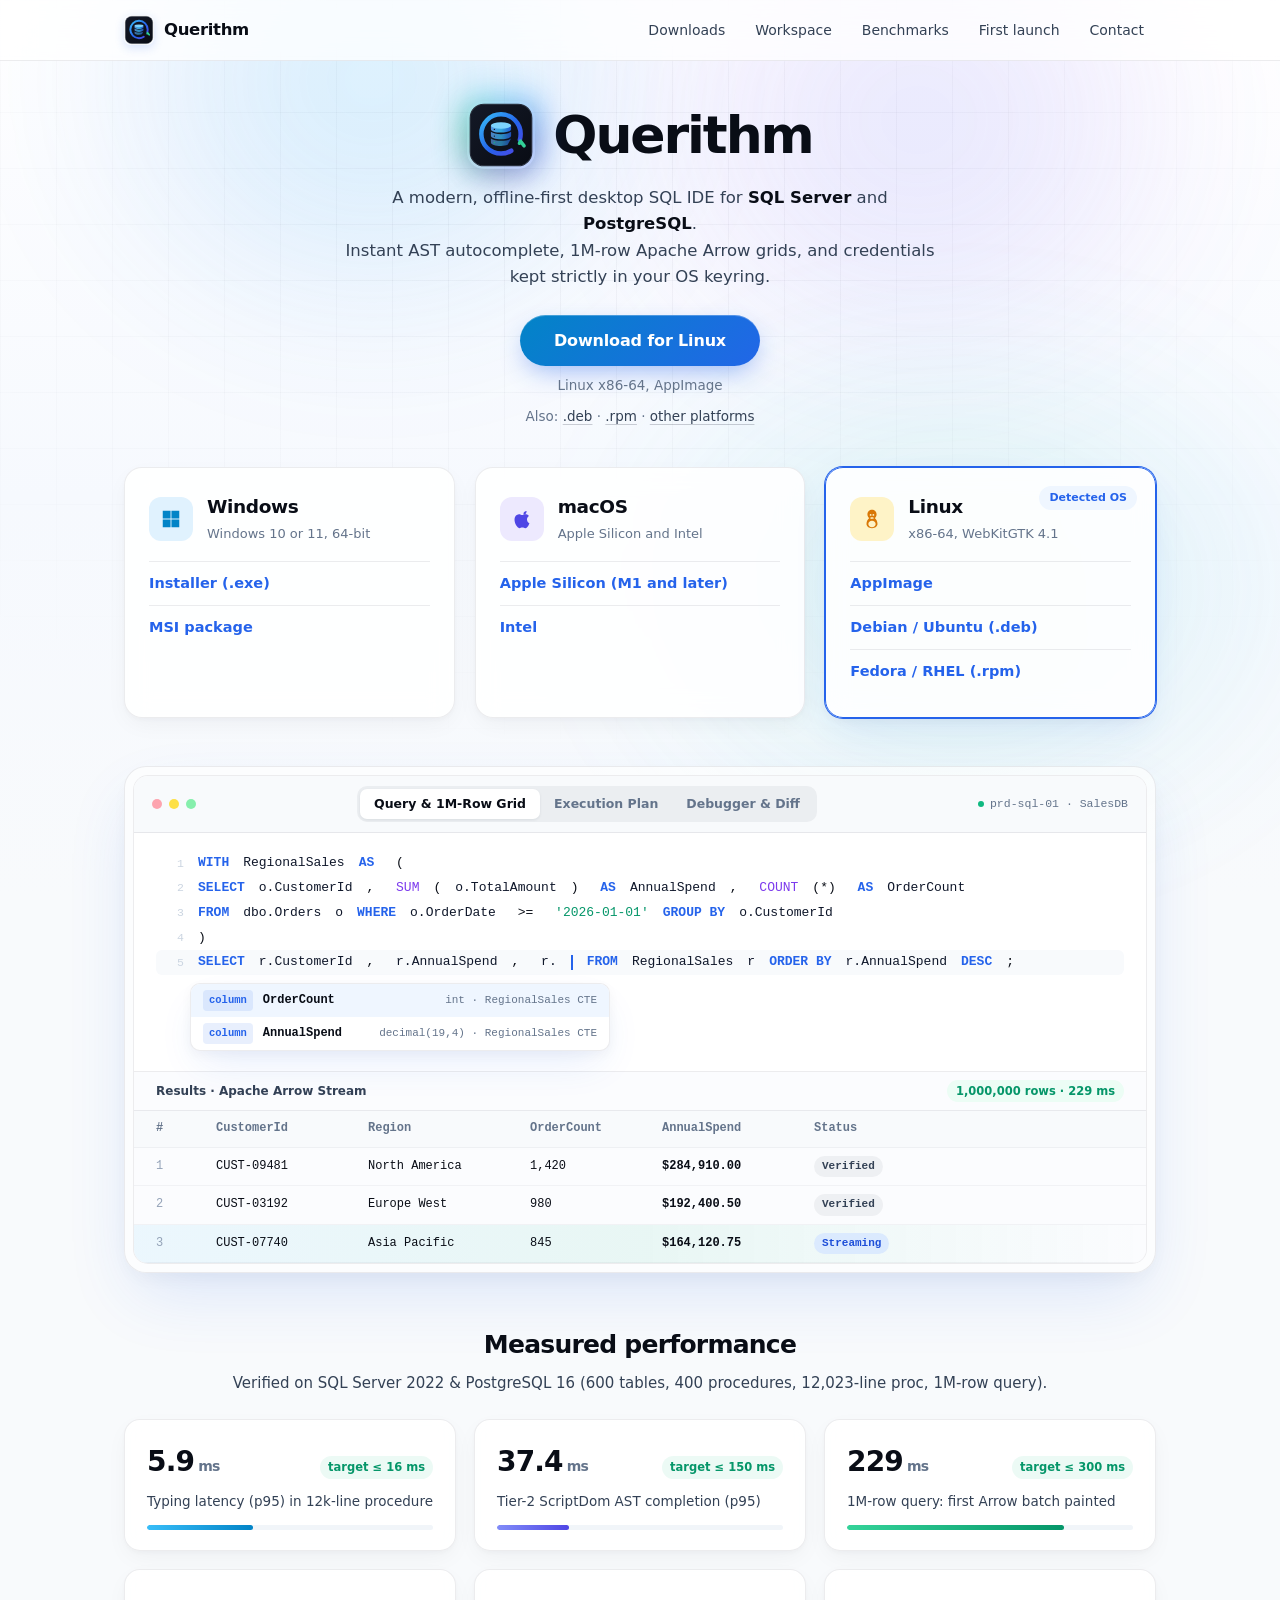
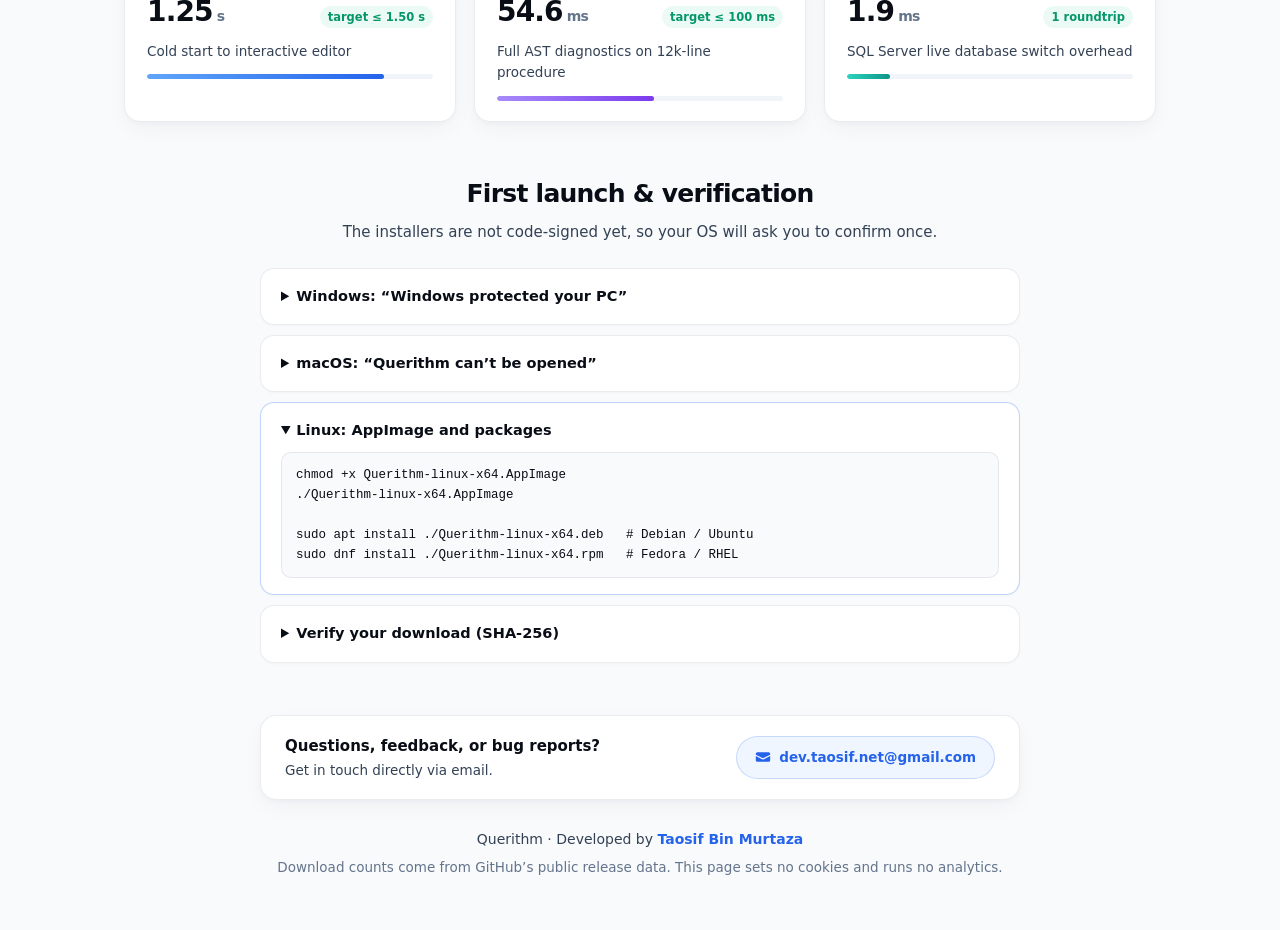
==== index.html @ a00c9b8d "refactor: remove unused top-link styles and HTML element" ====
<!doctype html>
<html lang="en">
<head>
  <meta charset="utf-8">
  <meta name="viewport" content="width=device-width, initial-scale=1">
  <meta http-equiv="Content-Security-Policy" content="default-src 'none'; script-src 'self'; style-src 'self'; img-src 'self'; connect-src https://api.github.com; base-uri 'none'; form-action 'none'">
  <meta name="referrer" content="no-referrer">
  <title>Querithm — Modern SQL IDE for SQL Server &amp; PostgreSQL</title>
  <meta name="description" content="Download Querithm, a desktop SQL IDE for SQL Server and PostgreSQL developed by Taosif Bin Murtaza, for Windows, macOS and Linux.">
  <link rel="icon" href="icon.svg" type="image/svg+xml">
  <link rel="apple-touch-icon" href="icon.png">
  <link rel="stylesheet" href="style.css">
  <script src="app.js" defer></script>
</head>
<body>
  <!-- Clean, Smooth Animated Light Background -->
  <div class="ambient-bg" aria-hidden="true">
    <div class="aura aura-1"></div>
    <div class="aura aura-2"></div>
    <div class="aura aura-3"></div>
    <div class="grid-plane"></div>
    <div class="beam beam-1"></div>
    <div class="beam beam-2"></div>
  </div>

  <header class="header-wrap">
    <nav class="top" aria-label="Main navigation">
      <a class="brand" href="./">
        <svg class="nav-logo" viewBox="0 0 512 512" width="30" height="30" aria-hidden="true">
          <defs>
            <linearGradient id="nbg" x1="0%" y1="0%" x2="100%" y2="100%">
              <stop offset="0%" stop-color="#141927"/>
              <stop offset="100%" stop-color="#090C14"/>
            </linearGradient>
            <linearGradient id="nring" x1="0%" y1="0%" x2="100%" y2="100%">
              <stop offset="0%" stop-color="#38BDF8"/>
              <stop offset="55%" stop-color="#2563EB"/>
              <stop offset="100%" stop-color="#4F46E5"/>
            </linearGradient>
            <linearGradient id="nplat" x1="0%" y1="0%" x2="100%" y2="0%">
              <stop offset="0%" stop-color="#60A5FA"/>
              <stop offset="50%" stop-color="#38BDF8"/>
              <stop offset="100%" stop-color="#2563EB"/>
            </linearGradient>
            <linearGradient id="npulse" x1="0%" y1="0%" x2="100%" y2="0%">
              <stop offset="0%" stop-color="#10B981"/>
              <stop offset="100%" stop-color="#34D399"/>
            </linearGradient>
          </defs>
          <rect width="464" height="464" x="24" y="24" rx="104" fill="url(#nbg)" stroke="#262B38" stroke-width="8"/>
          <path d="M398 292 C402 278 404 264 404 248 C404 166.3 337.7 100 256 100 C174.3 100 108 166.3 108 248 C108 329.7 174.3 396 256 396 C286 396 314 387 337.5 371.5" fill="none" stroke="url(#nring)" stroke-width="34" stroke-linecap="round"/>
          <path d="M180 184 V212 C180 227 214 238 256 238 C298 238 332 227 332 212 V184 Z" fill="url(#nplat)" opacity="0.88"/>
          <ellipse cx="256" cy="184" rx="76" ry="24" fill="#7DD3FC"/>
          <path d="M180 232 V262 C180 277 214 288 256 288 C298 288 332 277 332 262 V232 C316 244 288 250 256 250 C224 250 196 244 180 232 Z" fill="url(#nplat)" opacity="0.75"/>
          <path d="M180 282 V312 C180 327 214 338 256 338 C275 338 292 335 306 330 L332 282 C316 294 288 300 256 300 C224 300 196 294 180 282 Z" fill="url(#nplat)" opacity="0.6"/>
          <path class="pulse-path" d="M276 314 L318 314 L344 262 L374 366 L402 302 L430 338" fill="none" stroke="url(#npulse)" stroke-width="28" stroke-linecap="round" stroke-linejoin="round"/>
        </svg>
        <span class="brand-name">Querithm</span>
      </a>

      <div class="top-nav">
        <a class="nav-item" href="#platforms">Downloads</a>
        <a class="nav-item" href="#preview">Workspace</a>
        <a class="nav-item" href="#benchmarks">Benchmarks</a>
        <a class="nav-item" href="#install">First launch</a>
        <a class="nav-item" href="mailto:dev.taosif.net@gmail.com">Contact</a>
      </div>
    </nav>
  </header>

  <main>
    <!-- BALANCED, SPACIOUS HERO -->
    <section class="hero">
      <div class="hero-brand-row">
        <div class="logo-stage">
          <div class="logo-halo" aria-hidden="true"></div>
          <svg class="hero-icon" viewBox="0 0 512 512" width="68" height="68" role="img" aria-label="Querithm logo">
            <defs>
              <linearGradient id="bg" x1="0%" y1="0%" x2="100%" y2="100%">
                <stop offset="0%" stop-color="#141927"/>
                <stop offset="100%" stop-color="#090C14"/>
              </linearGradient>
              <linearGradient id="ring" x1="0%" y1="0%" x2="100%" y2="100%">
                <stop offset="0%" stop-color="#38BDF8"/>
                <stop offset="55%" stop-color="#2563EB"/>
                <stop offset="100%" stop-color="#4F46E5"/>
              </linearGradient>
              <linearGradient id="plat" x1="0%" y1="0%" x2="100%" y2="0%">
                <stop offset="0%" stop-color="#60A5FA"/>
                <stop offset="50%" stop-color="#38BDF8"/>
                <stop offset="100%" stop-color="#2563EB"/>
              </linearGradient>
              <linearGradient id="pulse" x1="0%" y1="0%" x2="100%" y2="0%">
                <stop offset="0%" stop-color="#10B981"/>
                <stop offset="100%" stop-color="#34D399"/>
              </linearGradient>
            </defs>
            <rect width="464" height="464" x="24" y="24" rx="104" fill="url(#bg)" stroke="#262B38" stroke-width="8"/>
            <path class="logo-ring-anim" d="M398 292 C402 278 404 264 404 248 C404 166.3 337.7 100 256 100 C174.3 100 108 166.3 108 248 C108 329.7 174.3 396 256 396 C286 396 314 387 337.5 371.5" fill="none" stroke="url(#ring)" stroke-width="34" stroke-linecap="round"/>
            <g class="db-tier-1">
              <path d="M180 184 V212 C180 227 214 238 256 238 C298 238 332 227 332 212 V184 Z" fill="url(#plat)" opacity="0.88"/>
              <ellipse cx="256" cy="184" rx="76" ry="24" fill="#7DD3FC"/>
              <circle cx="206" cy="214" r="5" fill="#0F1117"/>
            </g>
            <g class="db-tier-2">
              <path d="M180 232 V262 C180 277 214 288 256 288 C298 288 332 277 332 262 V232 C316 244 288 250 256 250 C224 250 196 244 180 232 Z" fill="url(#plat)" opacity="0.75"/>
              <circle cx="206" cy="264" r="5" fill="#0F1117"/>
            </g>
            <g class="db-tier-3">
              <path d="M180 282 V312 C180 327 214 338 256 338 C275 338 292 335 306 330 L332 282 C316 294 288 300 256 300 C224 300 196 294 180 282 Z" fill="url(#plat)" opacity="0.6"/>
              <circle class="led-dot" cx="206" cy="314" r="5" fill="#10B981"/>
            </g>
            <path class="pulse-path" d="M276 314 L318 314 L344 262 L374 366 L402 302 L430 338" fill="none" stroke="url(#pulse)" stroke-width="26" stroke-linecap="round" stroke-linejoin="round"/>
          </svg>
        </div>

        <h1>Querithm</h1>
      </div>

      <p class="tagline">
        A modern, offline-first desktop SQL IDE for <strong>SQL Server</strong> and <strong>PostgreSQL</strong>.<br>
        Instant AST autocomplete, 1M-row Apache Arrow grids, and credentials kept strictly in your OS keyring.
      </p>

      <div class="cta">
        <a id="primary" class="btn-primary" href="#platforms">Download</a>
        <p id="primary-meta" class="meta">Windows, macOS and Linux</p>
        <p id="primary-alt" class="meta" hidden></p>
      </div>

      <p id="notice" class="notice" hidden></p>
      <p id="stats" class="stats" hidden><strong id="stats-total"></strong> downloads</p>
    </section>

    <!-- PLATFORM DOWNLOADS (IMMEDIATELY ACCESSIBLE, SPACIOUS 3-COLUMN GRID) -->
    <section id="platforms" class="platforms-wrap" aria-label="All downloads">
      <div class="platforms">
        <article class="card" data-os="windows">
          <div class="card-top">
            <div class="os-badge os-win" aria-hidden="true">
              <svg class="os-svg" viewBox="0 0 24 24" width="22" height="22" fill="currentColor"><path d="M3 3h8.5v8.5H3V3zm9.5 0H21v8.5h-8.5V3zM3 12.5h8.5V21H3v-8.5zm9.5 0H21V21h-8.5v-8.5z"/></svg>
            </div>
            <div>
              <h2>Windows</h2>
              <p class="req">Windows 10 or 11, 64-bit</p>
            </div>
          </div>
          <ul>
            <li><a data-asset="Querithm-windows-x64-setup.exe" href="https://github.com/dev-taosif-net/querithm-releases/releases/latest/download/Querithm-windows-x64-setup.exe">Installer (.exe)</a><span class="size"></span></li>
            <li><a data-asset="Querithm-windows-x64.msi" href="https://github.com/dev-taosif-net/querithm-releases/releases/latest/download/Querithm-windows-x64.msi">MSI package</a><span class="size"></span></li>
          </ul>
          <p class="count" hidden></p>
        </article>

        <article class="card" data-os="macos">
          <div class="card-top">
            <div class="os-badge os-mac" aria-hidden="true">
              <svg class="os-svg" viewBox="0 0 24 24" width="22" height="22" fill="currentColor"><path d="M18.71 19.5c-.83 1.24-1.71 2.45-3.05 2.47-1.34.03-1.77-.79-3.29-.79-1.53 0-2 .77-3.27.82-1.31.05-2.3-1.32-3.14-2.53C4.25 17 2.94 12.45 4.7 9.39c.87-1.52 2.43-2.48 4.12-2.51 1.28-.02 2.5.87 3.29.87.78 0 2.26-1.07 3.81-.91.65.03 2.47.26 3.64 1.98-.09.06-2.17 1.28-2.15 3.81.03 3.02 2.65 4.03 2.68 4.04-.03.07-.42 1.44-1.38 2.83M15.96 6.33c.67-.81 1.12-1.94 1-3.08-.96.04-2.13.64-2.82 1.45-.61.7-.15 1.86-.99 2.98 1.08.08 2.14-.54 2.81-1.35"/></svg>
            </div>
            <div>
              <h2>macOS</h2>
              <p class="req">Apple Silicon and Intel</p>
            </div>
          </div>
          <ul>
            <li><a data-asset="Querithm-macos-arm64.dmg" href="https://github.com/dev-taosif-net/querithm-releases/releases/latest/download/Querithm-macos-arm64.dmg">Apple Silicon (M1 and later)</a><span class="size"></span></li>
            <li><a data-asset="Querithm-macos-x64.dmg" href="https://github.com/dev-taosif-net/querithm-releases/releases/latest/download/Querithm-macos-x64.dmg">Intel</a><span class="size"></span></li>
          </ul>
          <p class="count" hidden></p>
        </article>

        <article class="card" data-os="linux">
          <div class="card-top">
            <div class="os-badge os-linux" aria-hidden="true">
              <svg class="os-svg" viewBox="0 0 24 24" width="22" height="22" fill="currentColor"><path d="M12 2C9.24 2 7 4.24 7 7c0 1.65.79 3.11 2.02 4.03C7.17 12.44 6 14.84 6 17.5 6 20 8.5 22 12 22s6-2 6-4.5c0-2.66-1.17-5.06-3.02-6.47C16.21 10.11 17 8.65 17 7c0-2.76-2.24-5-5-5zm-1.5 4.5a1 1 0 1 1 0 2 1 1 0 0 1 0-2zm3 0a1 1 0 1 1 0 2 1 1 0 0 1 0-2zM12 10c1.1 0 2 .45 2 1s-.9 1-2 1-2-.45-2-1 .9-1 2-1zm0 4c2.21 0 4 1.57 4 3.5S14.21 21 12 21s-4-1.57-4-3.5S9.79 14 12 14z"/></svg>
            </div>
            <div>
              <h2>Linux</h2>
              <p class="req">x86-64, WebKitGTK 4.1</p>
            </div>
          </div>
          <ul>
            <li><a data-asset="Querithm-linux-x64.AppImage" href="https://github.com/dev-taosif-net/querithm-releases/releases/latest/download/Querithm-linux-x64.AppImage">AppImage</a><span class="size"></span></li>
            <li><a data-asset="Querithm-linux-x64.deb" href="https://github.com/dev-taosif-net/querithm-releases/releases/latest/download/Querithm-linux-x64.deb">Debian / Ubuntu (.deb)</a><span class="size"></span></li>
            <li><a data-asset="Querithm-linux-x64.rpm" href="https://github.com/dev-taosif-net/querithm-releases/releases/latest/download/Querithm-linux-x64.rpm">Fedora / RHEL (.rpm)</a><span class="size"></span></li>
          </ul>
          <p class="count" hidden></p>
        </article>
      </div>
    </section>

    <!-- SPACIOUS FULL-WIDTH WORKSPACE PREVIEW -->
    <section id="preview" class="preview-section" aria-label="Querithm workspace preview">
      <div class="preview-shell">
        <div class="window-frame">
          <div class="window-bar">
            <div class="traffic-lights" aria-hidden="true">
              <span></span><span></span><span></span>
            </div>
            <div class="segmented-tabs" role="tablist" aria-label="Workspace view">
              <button type="button" class="seg-btn active" role="tab" aria-selected="true" data-tab="query">Query &amp; 1M-Row Grid</button>
              <button type="button" class="seg-btn" role="tab" aria-selected="false" data-tab="plan">Execution Plan</button>
              <button type="button" class="seg-btn" role="tab" aria-selected="false" data-tab="debug">Debugger &amp; Diff</button>
            </div>
            <div class="conn-indicator">
              <span class="conn-dot"></span>
              <span>prd-sql-01 · SalesDB</span>
            </div>
          </div>

          <!-- View 1: Query & Grid -->
          <div class="window-body active" data-pane="query">
            <div class="editor-area">
              <div class="code-line"><span class="ln">1</span><span class="kw">WITH</span> <span class="id">RegionalSales</span> <span class="kw">AS</span> (</div>
              <div class="code-line"><span class="ln">2</span>  <span class="kw">SELECT</span> <span class="id">o.CustomerId</span>, <span class="fn">SUM</span>(<span class="id">o.TotalAmount</span>) <span class="kw">AS</span> <span class="id">AnnualSpend</span>, <span class="fn">COUNT</span>(*) <span class="kw">AS</span> <span class="id">OrderCount</span></div>
              <div class="code-line"><span class="ln">3</span>  <span class="kw">FROM</span> <span class="id">dbo.Orders</span> <span class="id">o</span> <span class="kw">WHERE</span> <span class="id">o.OrderDate</span> &gt;= <span class="str">'2026-01-01'</span> <span class="kw">GROUP BY</span> <span class="id">o.CustomerId</span></div>
              <div class="code-line"><span class="ln">4</span>)</div>
              <div class="code-line active-line"><span class="ln">5</span><span class="kw">SELECT</span> <span class="id">r.CustomerId</span>, <span class="id">r.AnnualSpend</span>, <span class="id">r.</span><span class="caret"></span> <span class="kw">FROM</span> <span class="id">RegionalSales</span> <span class="id">r</span> <span class="kw">ORDER BY</span> <span class="id">r.AnnualSpend</span> <span class="kw">DESC</span>;</div>

              <div class="ac-popover" aria-hidden="true">
                <div class="ac-row ac-active">
                  <span class="ac-badge">column</span>
                  <span class="ac-name">OrderCount</span>
                  <span class="ac-meta">int · RegionalSales CTE</span>
                </div>
                <div class="ac-row">
                  <span class="ac-badge">column</span>
                  <span class="ac-name">AnnualSpend</span>
                  <span class="ac-meta">decimal(19,4) · RegionalSales CTE</span>
                </div>
              </div>
            </div>

            <div class="grid-area">
              <div class="grid-bar">
                <span>Results · Apache Arrow Stream</span>
                <span class="grid-pill">1,000,000 rows · 229 ms</span>
              </div>
              <div class="grid-rows">
                <div class="g-row g-head">
                  <span>#</span><span>CustomerId</span><span>Region</span><span>OrderCount</span><span>AnnualSpend</span><span>Status</span>
                </div>
                <div class="g-row">
                  <span class="g-idx">1</span><span>CUST-09481</span><span>North America</span><span>1,420</span><span class="g-num">$284,910.00</span><span><span class="status-chip">Verified</span></span>
                </div>
                <div class="g-row">
                  <span class="g-idx">2</span><span>CUST-03192</span><span>Europe West</span><span>980</span><span class="g-num">$192,400.50</span><span><span class="status-chip">Verified</span></span>
                </div>
                <div class="g-row g-stream">
                  <span class="g-idx">3</span><span>CUST-07740</span><span>Asia Pacific</span><span>845</span><span class="g-num">$164,120.75</span><span><span class="status-chip chip-live">Streaming</span></span>
                </div>
              </div>
            </div>
          </div>

          <!-- View 2: Execution Plan -->
          <div class="window-body" data-pane="plan" hidden>
            <div class="plan-view">
              <div class="plan-cards">
                <div class="p-node">
                  <span class="p-tag tag-emerald">8% Cost</span>
                  <strong>Index Seek</strong>
                  <span class="p-sub">IX_Orders_OrderDate · 1.2 ms</span>
                  <div class="p-track"><span class="p-fill w-8"></span></div>
                </div>
                <div class="p-edge" aria-hidden="true"></div>
                <div class="p-node p-node-warn">
                  <span class="p-tag tag-amber">68% Cost</span>
                  <strong>Hash Match Aggregate</strong>
                  <span class="p-sub">Group By CustomerId · 142 ms</span>
                  <div class="p-track"><span class="p-fill w-68"></span></div>
                </div>
                <div class="p-edge" aria-hidden="true"></div>
                <div class="p-node">
                  <span class="p-tag tag-blue">24% Cost</span>
                  <strong>Sort (Top N)</strong>
                  <span class="p-sub">AnnualSpend DESC · 31 ms</span>
                  <div class="p-track"><span class="p-fill w-24"></span></div>
                </div>
              </div>
              <div class="plan-hint">
                <span class="hint-label">Missing Index Suggestion</span>
                <code>CREATE INDEX IX_Orders_OrderDate_Inc ON dbo.Orders (OrderDate) INCLUDE (CustomerId, TotalAmount);</code>
              </div>
            </div>
          </div>

          <!-- View 3: Step Debugger & Diff -->
          <div class="window-body" data-pane="debug" hidden>
            <div class="debug-view">
              <div class="editor-area">
                <div class="code-line"><span class="ln">14</span><span class="kw">CREATE OR ALTER PROCEDURE</span> <span class="id">dbo.usp_SettleInvoice</span> (<span class="id">@InvoiceId</span> <span class="kw">bigint</span>) <span class="kw">AS</span></div>
                <div class="code-line"><span class="ln">15</span><span class="kw">BEGIN</span></div>
                <div class="code-line bp-active"><span class="ln">16</span>  <span class="kw">DECLARE</span> <span class="id">@Balance</span> <span class="kw">decimal</span>(19,4) = <span class="fn">dbo.fn_GetBalance</span>(<span class="id">@InvoiceId</span>);</div>
                <div class="code-line"><span class="ln">17</span>  <span class="kw">IF</span> <span class="id">@Balance</span> &gt; 0 <span class="kw">COMMIT TRANSACTION</span>;</div>
                <div class="code-line"><span class="ln">18</span><span class="kw">END</span>;</div>
              </div>
              <div class="debug-bar">
                <div class="d-metric"><span>Breakpoint</span><strong>Line 16 · Paused</strong></div>
                <div class="d-metric"><span>@InvoiceId</span><strong>904812</strong></div>
                <div class="d-metric"><span>@Balance</span><strong>1,420.5000</strong></div>
                <div class="d-metric"><span>Environment Guard</span><strong>PROD Write Protected</strong></div>
              </div>
            </div>
          </div>
        </div>
      </div>
    </section>

    <!-- MEASURED BENCHMARKS (SPACIOUS 3x2 GRID) -->
    <section id="benchmarks" class="bench-wrap" aria-label="Measured performance benchmarks">
      <div class="section-head">
        <h2>Measured performance</h2>
        <p>Verified on SQL Server 2022 &amp; PostgreSQL 16 (600 tables, 400 procedures, 12,023-line proc, 1M-row query).</p>
      </div>

      <div class="bench-grid">
        <div class="bench-card">
          <div class="bench-row">
            <span class="bench-val">5.9<small> ms</small></span>
            <span class="bench-gate">target ≤ 16 ms</span>
          </div>
          <p class="bench-title">Typing latency (p95) in 12k-line procedure</p>
          <div class="bench-bar"><span class="bench-fill b-sky"></span></div>
        </div>

        <div class="bench-card">
          <div class="bench-row">
            <span class="bench-val">37.4<small> ms</small></span>
            <span class="bench-gate">target ≤ 150 ms</span>
          </div>
          <p class="bench-title">Tier-2 ScriptDom AST completion (p95)</p>
          <div class="bench-bar"><span class="bench-fill b-indigo"></span></div>
        </div>

        <div class="bench-card">
          <div class="bench-row">
            <span class="bench-val">229<small> ms</small></span>
            <span class="bench-gate">target ≤ 300 ms</span>
          </div>
          <p class="bench-title">1M-row query: first Arrow batch painted</p>
          <div class="bench-bar"><span class="bench-fill b-emerald"></span></div>
        </div>

        <div class="bench-card">
          <div class="bench-row">
            <span class="bench-val">1.25<small> s</small></span>
            <span class="bench-gate">target ≤ 1.50 s</span>
          </div>
          <p class="bench-title">Cold start to interactive editor</p>
          <div class="bench-bar"><span class="bench-fill b-blue"></span></div>
        </div>

        <div class="bench-card">
          <div class="bench-row">
            <span class="bench-val">54.6<small> ms</small></span>
            <span class="bench-gate">target ≤ 100 ms</span>
          </div>
          <p class="bench-title">Full AST diagnostics on 12k-line procedure</p>
          <div class="bench-bar"><span class="bench-fill b-violet"></span></div>
        </div>

        <div class="bench-card">
          <div class="bench-row">
            <span class="bench-val">1.9<small> ms</small></span>
            <span class="bench-gate">1 roundtrip</span>
          </div>
          <p class="bench-title">SQL Server live database switch overhead</p>
          <div class="bench-bar"><span class="bench-fill b-teal"></span></div>
        </div>
      </div>
    </section>

    <!-- FIRST LAUNCH & VERIFICATION -->
    <section id="install" class="install">
      <div class="section-head">
        <h2>First launch &amp; verification</h2>
        <p>The installers are not code-signed yet, so your OS will ask you to confirm once.</p>
      </div>

      <div class="accordion-grid">
        <details data-os="windows">
          <summary>Windows: “Windows protected your PC”</summary>
          <p>Click <b>More info</b>, then <b>Run anyway</b>.</p>
        </details>
        <details data-os="macos">
          <summary>macOS: “Querithm can’t be opened”</summary>
          <ol>
            <li>Open the .dmg and drag Querithm to Applications.</li>
            <li>Open Querithm once and close the warning.</li>
            <li>Go to <b>System Settings → Privacy &amp; Security</b>, scroll down and click <b>Open Anyway</b>.</li>
          </ol>
          <p>If macOS says the app “is damaged”, run this in Terminal, then open it again:</p>
          <pre><code>xattr -dr com.apple.quarantine /Applications/Querithm.app</code></pre>
        </details>
        <details data-os="linux">
          <summary>Linux: AppImage and packages</summary>
          <pre><code>chmod +x Querithm-linux-x64.AppImage
./Querithm-linux-x64.AppImage

sudo apt install ./Querithm-linux-x64.deb   # Debian / Ubuntu
sudo dnf install ./Querithm-linux-x64.rpm   # Fedora / RHEL</code></pre>
        </details>
        <details>
          <summary>Verify your download (SHA-256)</summary>
          <p>Every release has a <a href="https://github.com/dev-taosif-net/querithm-releases/releases/latest/download/SHA256SUMS.txt">SHA256SUMS.txt</a>. Compare it with:</p>
          <pre><code>sha256sum Querithm-*                     # Linux
shasum -a 256 Querithm-*                 # macOS
Get-FileHash .\Querithm-windows-x64-setup.exe   # Windows PowerShell</code></pre>
        </details>
      </div>
    </section>
  </main>

  <footer>
    <div class="contact-card">
      <div class="contact-text">
        <strong>Questions, feedback, or bug reports?</strong>
        <span>Get in touch directly via email.</span>
      </div>
      <a class="contact-btn" href="mailto:dev.taosif.net@gmail.com">
        <svg viewBox="0 0 20 20" width="16" height="16" fill="currentColor" aria-hidden="true"><path d="M3 4a2 2 0 0 0-2 2v1.161l8.441 4.221a1.25 1.25 0 0 0 1.118 0L19 7.162V6a2 2 0 0 0-2-2H3Z"/><path d="m19 8.839-7.77 3.885a2.75 2.75 0 0 1-2.46 0L1 8.839V14a2 2 0 0 0 2 2h14a2 2 0 0 0 2-2V8.839Z"/></svg>
        <span>dev.taosif.net@gmail.com</span>
      </a>
    </div>
    <p class="footer-author">Querithm · Developed by <strong>Taosif Bin Murtaza</strong></p>
    <p>Download counts come from GitHub’s public release data. This page sets no cookies and runs no analytics.</p>
  </footer>
</body>
</html>
---- style.css ----
:root {
  --bg: #f8fafc;
  --surface: rgba(255, 255, 255, 0.88);
  --surface-solid: #ffffff;
  --surface-subtle: #f1f5f9;
  --border: rgba(15, 23, 42, 0.08);
  --border-hover: rgba(37, 99, 235, 0.28);
  --text: #090d16;
  --text-secondary: #334155;
  --muted: #64748b;
  --accent: #2563eb;
  --accent-hover: #1d4ed8;
  --accent-text: #ffffff;
  --code-bg: #f8fafc;
  --notice-bg: #fffbeb;
  --notice-border: #fde68a;
  --shadow-xs: 0 1px 2px rgba(15, 23, 42, 0.03);
  --shadow-sm: 0 8px 24px -4px rgba(15, 23, 42, 0.05), 0 2px 6px rgba(15, 23, 42, 0.03);
  --shadow-md: 0 18px 42px -10px rgba(37, 99, 235, 0.12), 0 4px 12px rgba(15, 23, 42, 0.04);
  --shadow-lg: 0 28px 68px -12px rgba(37, 99, 235, 0.15), 0 8px 24px -4px rgba(15, 23, 42, 0.05);
  color-scheme: light;
}

* {
  box-sizing: border-box;
}

[hidden] {
  display: none !important;
}

html {
  scroll-behavior: smooth;
  -webkit-font-smoothing: antialiased;
  -moz-osx-font-smoothing: grayscale;
}

body {
  position: relative;
  margin: 0;
  min-height: 100vh;
  overflow-x: hidden;
  background: var(--bg);
  color: var(--text);
  font: 15.5px/1.6 Inter, system-ui, -apple-system, "Segoe UI", Roboto, sans-serif;
}

a {
  color: var(--accent);
  text-decoration: none;
  transition: color 0.18s ease;
}

a:hover {
  color: var(--accent-hover);
}

/* ==========================================================================
   CLEAN ANIMATED LIGHT BACKGROUND
   ========================================================================== */
.ambient-bg {
  position: fixed;
  inset: 0;
  z-index: -1;
  overflow: hidden;
  pointer-events: none;
  background: linear-gradient(180deg, #ffffff 0%, #f6f9fe 55%, #f8fafc 100%);
}

.aura {
  position: absolute;
  border-radius: 50%;
  filter: blur(85px);
  opacity: 0.6;
  will-change: transform;
}

.aura-1 {
  top: -140px;
  left: 8%;
  width: 540px;
  height: 440px;
  background: radial-gradient(circle, rgba(56, 189, 248, 0.36) 0%, rgba(37, 99, 235, 0.14) 70%, transparent 100%);
  animation: auraFloat1 16s ease-in-out infinite alternate;
}

.aura-2 {
  top: -100px;
  right: 8%;
  width: 520px;
  height: 440px;
  background: radial-gradient(circle, rgba(129, 140, 248, 0.34) 0%, rgba(168, 85, 247, 0.12) 70%, transparent 100%);
  animation: auraFloat2 19s ease-in-out infinite alternate;
}

.aura-3 {
  top: 42%;
  left: 50%;
  width: 640px;
  height: 420px;
  background: radial-gradient(circle, rgba(52, 211, 153, 0.22) 0%, rgba(56, 189, 248, 0.12) 70%, transparent 100%);
  animation: auraFloat3 22s ease-in-out infinite alternate;
}

@keyframes auraFloat1 {
  0% { transform: translate3d(0, 0, 0) scale(1); }
  100% { transform: translate3d(60px, 40px, 0) scale(1.08); }
}

@keyframes auraFloat2 {
  0% { transform: translate3d(0, 0, 0) scale(1); }
  100% { transform: translate3d(-60px, 45px, 0) scale(1.07); }
}

@keyframes auraFloat3 {
  0% { transform: translate3d(-50%, 0, 0) scale(0.96); }
  100% { transform: translate3d(-44%, -35px, 0) scale(1.06); }
}

.grid-plane {
  position: absolute;
  inset: 0;
  background-image:
    linear-gradient(to right, rgba(15, 23, 42, 0.035) 1px, transparent 1px),
    linear-gradient(to bottom, rgba(15, 23, 42, 0.035) 1px, transparent 1px);
  background-size: 56px 56px;
  mask-image: radial-gradient(ellipse 80% 60% at 50% 25%, #000 20%, transparent 100%);
}

.beam {
  position: absolute;
  height: 1.5px;
  width: 240px;
  border-radius: 999px;
  opacity: 0.65;
}

.beam-1 {
  top: 168px;
  left: -240px;
  background: linear-gradient(90deg, transparent, #38bdf8, #2563eb, transparent);
  animation: beamPassRight 12s linear infinite;
}

.beam-2 {
  top: 392px;
  right: -240px;
  background: linear-gradient(90deg, transparent, #10b981, #38bdf8, transparent);
  animation: beamPassLeft 15s linear infinite 3s;
}

@keyframes beamPassRight {
  0% { transform: translateX(0); opacity: 0; }
  15% { opacity: 0.7; }
  85% { opacity: 0.7; }
  100% { transform: translateX(calc(100vw + 480px)); opacity: 0; }
}

@keyframes beamPassLeft {
  0% { transform: translateX(0); opacity: 0; }
  15% { opacity: 0.7; }
  85% { opacity: 0.7; }
  100% { transform: translateX(calc(-100vw - 480px)); opacity: 0; }
}

/* ==========================================================================
   HEADER
   ========================================================================== */
.header-wrap {
  position: sticky;
  top: 0;
  z-index: 40;
  backdrop-filter: blur(16px);
  -webkit-backdrop-filter: blur(16px);
  background: rgba(255, 255, 255, 0.76);
  border-bottom: 1px solid var(--border);
}

.top,
main,
footer {
  max-width: 1080px;
  margin: 0 auto;
  padding: 0 24px;
}

.top {
  display: flex;
  align-items: center;
  justify-content: space-between;
  height: 60px;
}

.brand {
  display: inline-flex;
  align-items: center;
  gap: 10px;
  color: var(--text);
  font-size: 16.5px;
  font-weight: 750;
  letter-spacing: -0.02em;
}

.nav-logo {
  border-radius: 7px;
  box-shadow: 0 3px 10px rgba(37, 99, 235, 0.18);
  transition: transform 0.25s cubic-bezier(0.34, 1.56, 0.64, 1);
}

.brand:hover .nav-logo {
  transform: rotate(-6deg) scale(1.08);
}

.top-nav {
  display: flex;
  align-items: center;
  gap: 6px;
}

.nav-item {
  padding: 6px 12px;
  border-radius: 8px;
  color: var(--text-secondary);
  font-size: 14px;
  font-weight: 500;
  transition: background 0.15s ease, color 0.15s ease;
}

.nav-item:hover {
  background: rgba(15, 23, 42, 0.04);
  color: var(--text);
}

/* ==========================================================================
   HERO & ANIMATED LOGO (SIDE-BY-SIDE LEFT OF QUERITHM)
   ========================================================================== */
.hero {
  text-align: center;
  padding: 40px 0 32px;
}

.hero-brand-row {
  display: inline-flex;
  align-items: center;
  justify-content: center;
  gap: 18px;
  margin-bottom: 16px;
}

.logo-stage {
  position: relative;
  display: inline-flex;
  align-items: center;
  justify-content: center;
  flex-shrink: 0;
}

.logo-halo {
  position: absolute;
  inset: -8px;
  border-radius: 24px;
  background: conic-gradient(from 0deg, #38bdf8, #2563eb, #818cf8, #10b981, #38bdf8);
  filter: blur(14px);
  opacity: 0.45;
  animation: haloSpin 8s linear infinite;
}

@keyframes haloSpin {
  from { transform: rotate(0deg); }
  to { transform: rotate(360deg); }
}

.hero-icon {
  position: relative;
  z-index: 1;
  border-radius: 17px;
  box-shadow: 0 12px 28px -6px rgba(15, 23, 42, 0.22);
  animation: heroFloat 4.5s ease-in-out infinite;
}

@keyframes heroFloat {
  0%, 100% { transform: translateY(0); }
  50% { transform: translateY(-4px); }
}

.logo-ring-anim {
  stroke-dasharray: 820;
  stroke-dashoffset: 0;
  animation: ringGlow 4s ease-in-out infinite alternate;
}

@keyframes ringGlow {
  0% { stroke-dashoffset: 0; }
  100% { stroke-dashoffset: 55; filter: drop-shadow(0 0 8px rgba(56, 189, 248, 0.75)); }
}

.db-tier-1 { animation: tierFloat 3.2s ease-in-out infinite 0s; }
.db-tier-2 { animation: tierFloat 3.2s ease-in-out infinite 0.22s; }
.db-tier-3 { animation: tierFloat 3.2s ease-in-out infinite 0.44s; }

@keyframes tierFloat {
  0%, 100% { transform: translateY(0); }
  50% { transform: translateY(-3.5px); }
}

.pulse-path {
  stroke-dasharray: 260;
  stroke-dashoffset: 260;
  animation: pulseDraw 2.8s cubic-bezier(0.4, 0, 0.2, 1) infinite;
}

@keyframes pulseDraw {
  0% { stroke-dashoffset: 260; filter: drop-shadow(0 0 2px #10b981); }
  55% { stroke-dashoffset: 0; filter: drop-shadow(0 0 10px #34d399); }
  100% { stroke-dashoffset: 0; filter: drop-shadow(0 0 2px #10b981); }
}

.led-dot {
  animation: ledPulse 1.6s ease-in-out infinite alternate;
}

@keyframes ledPulse {
  0% { fill: #10b981; }
  100% { fill: #6ee7b7; }
}

h1 {
  margin: 0;
  font-size: clamp(38px, 5vw, 52px);
  font-weight: 800;
  line-height: 1.05;
  letter-spacing: -0.04em;
  color: var(--text);
}

.tagline {
  margin: 0 auto 24px;
  max-width: 600px;
  color: var(--text-secondary);
  font-size: 16.5px;
  line-height: 1.6;
}

.tagline strong {
  color: var(--text);
  font-weight: 650;
}

.cta {
  display: flex;
  flex-direction: column;
  align-items: center;
}

.btn-primary {
  display: inline-flex;
  align-items: center;
  justify-content: center;
  padding: 13px 34px;
  border-radius: 999px;
  background: linear-gradient(135deg, #0284c7 0%, #2563eb 55%, #4f46e5 100%);
  background-size: 200% 200%;
  color: var(--accent-text);
  font-size: 16px;
  font-weight: 650;
  letter-spacing: -0.01em;
  box-shadow: 0 10px 26px -6px rgba(37, 99, 235, 0.45), inset 0 1px 0 rgba(255, 255, 255, 0.25);
  transition: transform 0.18s ease, box-shadow 0.18s ease;
  animation: btnShift 5s ease infinite;
}

@keyframes btnShift {
  0%, 100% { background-position: 0% 50%; }
  50% { background-position: 100% 50%; }
}

.btn-primary:hover {
  color: var(--accent-text);
  transform: translateY(-2px);
  box-shadow: 0 14px 32px -6px rgba(37, 99, 235, 0.58);
}

.btn-primary:focus-visible {
  outline: 3px solid rgba(37, 99, 235, 0.35);
  outline-offset: 3px;
}

.meta {
  margin: 9px 0 0;
  color: var(--muted);
  font-size: 13.5px;
}

.meta a {
  color: var(--text-secondary);
  font-weight: 500;
  text-decoration: underline;
  text-decoration-color: rgba(15, 23, 42, 0.2);
  text-underline-offset: 3px;
}

.meta a:hover {
  color: var(--accent);
  text-decoration-color: var(--accent);
}

.notice {
  display: inline-block;
  margin: 16px 0 0;
  padding: 10px 16px;
  border: 1px solid var(--notice-border);
  border-radius: 10px;
  background: var(--notice-bg);
  color: #92400e;
  font-size: 14px;
}

.stats {
  display: inline-flex;
  align-items: center;
  gap: 6px;
  margin: 14px 0 0;
  padding: 4px 12px;
  border-radius: 999px;
  background: rgba(16, 185, 129, 0.08);
  color: #059669;
  font-size: 13px;
  font-weight: 500;
}

.stats strong {
  font-weight: 700;
  font-variant-numeric: tabular-nums;
}

/* ==========================================================================
   PLATFORM DOWNLOAD CARDS (#platforms)
   ========================================================================== */
.platforms-wrap {
  padding: 8px 0 40px;
}

.platforms {
  display: grid;
  grid-template-columns: repeat(3, minmax(0, 1fr));
  gap: 20px;
}

.card {
  position: relative;
  padding: 24px;
  border: 1px solid var(--border);
  border-radius: 18px;
  background: var(--surface);
  backdrop-filter: blur(12px);
  box-shadow: var(--shadow-sm);
  transition: transform 0.22s ease, box-shadow 0.22s ease, border-color 0.22s ease;
}

.card:hover {
  transform: translateY(-3px);
  box-shadow: var(--shadow-md);
  border-color: var(--border-hover);
}

.card.current {
  border-color: var(--accent);
  box-shadow: 0 0 0 1px var(--accent), var(--shadow-md);
}

.card.current::after {
  content: "Detected OS";
  position: absolute;
  top: 18px;
  right: 18px;
  padding: 3px 10px;
  border-radius: 999px;
  background: #eff6ff;
  color: var(--accent);
  font-size: 11px;
  font-weight: 600;
}

.card-top {
  display: flex;
  align-items: center;
  gap: 14px;
  margin-bottom: 16px;
}

.os-badge {
  display: inline-flex;
  align-items: center;
  justify-content: center;
  width: 44px;
  height: 44px;
  border-radius: 12px;
  transition: transform 0.28s cubic-bezier(0.34, 1.56, 0.64, 1);
}

.os-win { background: #e0f2fe; color: #0284c7; }
.os-mac { background: #ede9fe; color: #4f46e5; }
.os-linux { background: #fef3c7; color: #d97706; }

.os-svg {
  animation: osFloat 3.6s ease-in-out infinite;
}

@keyframes osFloat {
  0%, 100% { transform: translateY(0); }
  50% { transform: translateY(-2.5px); }
}

.card:hover .os-badge {
  transform: scale(1.1) rotate(-5deg);
}

.card h2 {
  margin: 0;
  font-size: 18.5px;
  font-weight: 750;
  letter-spacing: -0.02em;
}

.req {
  margin: 2px 0 0;
  color: var(--muted);
  font-size: 13px;
}

.card ul {
  margin: 0;
  padding: 0;
  list-style: none;
}

.card li {
  display: flex;
  align-items: center;
  justify-content: space-between;
  gap: 8px;
  padding: 10px 0;
  border-top: 1px solid var(--border);
  font-size: 14.5px;
}

.card li a {
  font-weight: 550;
}

.card li a:hover {
  text-decoration: underline;
  text-underline-offset: 3px;
}

.size,
.count {
  color: var(--muted);
  font-size: 13px;
  font-variant-numeric: tabular-nums;
  white-space: nowrap;
}

.count {
  margin: 10px 0 0;
  padding-top: 10px;
  border-top: 1px solid var(--border);
}

a.disabled {
  color: var(--muted);
  pointer-events: none;
  text-decoration: none;
}

/* ==========================================================================
   FULL-WIDTH WORKSPACE PREVIEW (#preview)
   ========================================================================== */
.preview-section {
  padding: 8px 0 48px;
}

.preview-shell {
  padding: 8px;
  border-radius: 22px;
  background: rgba(255, 255, 255, 0.6);
  border: 1px solid rgba(15, 23, 42, 0.08);
  box-shadow: var(--shadow-lg);
}

.window-frame {
  border-radius: 15px;
  background: var(--surface-solid);
  border: 1px solid var(--border);
  overflow: hidden;
}

.window-bar {
  display: flex;
  flex-wrap: wrap;
  align-items: center;
  justify-content: space-between;
  gap: 12px;
  padding: 10px 18px;
  background: #f8fafc;
  border-bottom: 1px solid var(--border);
}

.traffic-lights {
  display: flex;
  gap: 7px;
}

.traffic-lights span {
  width: 10px;
  height: 10px;
  border-radius: 50%;
}

.traffic-lights span:nth-child(1) { background: #fda4af; }
.traffic-lights span:nth-child(2) { background: #fde047; }
.traffic-lights span:nth-child(3) { background: #86efac; }

.segmented-tabs {
  display: inline-flex;
  padding: 3px;
  border-radius: 10px;
  background: rgba(15, 23, 42, 0.05);
}

.seg-btn {
  padding: 5px 14px;
  border: none;
  border-radius: 7px;
  background: transparent;
  color: var(--muted);
  font: inherit;
  font-size: 12.5px;
  font-weight: 600;
  cursor: pointer;
  transition: all 0.16s ease;
}

.seg-btn:hover {
  color: var(--text);
}

.seg-btn.active {
  background: var(--surface-solid);
  color: var(--text);
  box-shadow: 0 1px 3px rgba(15, 23, 42, 0.08);
}

.conn-indicator {
  display: inline-flex;
  align-items: center;
  gap: 6px;
  font-family: ui-monospace, "SFMono-Regular", Menlo, Consolas, monospace;
  font-size: 11.5px;
  color: var(--muted);
}

.conn-dot {
  width: 6px;
  height: 6px;
  border-radius: 50%;
  background: #10b981;
}

.window-body {
  animation: fadeSlide 0.22s ease;
}

@keyframes fadeSlide {
  from { opacity: 0; transform: translateY(3px); }
  to { opacity: 1; transform: translateY(0); }
}

.editor-area {
  position: relative;
  padding: 18px 22px;
  font-family: ui-monospace, "SFMono-Regular", "JetBrains Mono", Menlo, Consolas, monospace;
  font-size: 13px;
  line-height: 1.75;
  border-bottom: 1px solid var(--border);
  background: #ffffff;
}

.code-line {
  display: flex;
  align-items: center;
  gap: 14px;
  padding: 1px 8px;
  border-radius: 6px;
  white-space: pre-wrap;
}

.active-line {
  background: #f8fafc;
}

.bp-active {
  background: #fff1f2;
}

.ln {
  width: 20px;
  color: #cbd5e1;
  font-size: 11.5px;
  text-align: right;
  user-select: none;
  flex-shrink: 0;
}

.kw { color: #2563eb; font-weight: 600; }
.fn { color: #7c3aed; }
.id { color: #0f172a; }
.str { color: #059669; }

.caret {
  display: inline-block;
  width: 2px;
  height: 15px;
  background: #2563eb;
  vertical-align: middle;
  animation: blink 1.1s steps(2, start) infinite;
}

@keyframes blink {
  to { visibility: hidden; }
}

.ac-popover {
  margin: 8px 0 2px 34px;
  max-width: 420px;
  border-radius: 10px;
  background: var(--surface-solid);
  border: 1px solid var(--border);
  box-shadow: var(--shadow-md);
  overflow: hidden;
  font-size: 12px;
}

.ac-row {
  display: flex;
  align-items: center;
  gap: 10px;
  padding: 6px 12px;
}

.ac-active {
  background: #eff6ff;
}

.ac-badge {
  padding: 1px 6px;
  border-radius: 4px;
  background: rgba(37, 99, 235, 0.1);
  color: #2563eb;
  font-size: 10.5px;
  font-weight: 600;
}

.ac-name {
  font-weight: 600;
  color: var(--text);
}

.ac-meta {
  margin-left: auto;
  color: var(--muted);
  font-size: 11px;
}

.grid-area {
  background: #fbfcfe;
}

.grid-bar {
  display: flex;
  align-items: center;
  justify-content: space-between;
  padding: 8px 22px;
  border-bottom: 1px solid var(--border);
  font-size: 12px;
  font-weight: 600;
  color: var(--text-secondary);
}

.grid-pill {
  padding: 2px 9px;
  border-radius: 999px;
  background: #ecfdf5;
  color: #059669;
  font-size: 11.5px;
}

.grid-rows {
  font-family: ui-monospace, "SFMono-Regular", Menlo, Consolas, monospace;
  font-size: 12px;
  overflow-x: auto;
}

.g-row {
  display: grid;
  grid-template-columns: 48px 140px 150px 120px 140px 1fr;
  gap: 12px;
  align-items: center;
  padding: 8px 22px;
  border-bottom: 1px solid rgba(15, 23, 42, 0.04);
}

.g-head {
  color: var(--muted);
  font-weight: 600;
  background: #f8fafc;
}

.g-idx { color: #94a3b8; }
.g-num { color: var(--text); font-weight: 600; }

.status-chip {
  display: inline-block;
  padding: 2px 8px;
  border-radius: 999px;
  background: rgba(15, 23, 42, 0.05);
  color: var(--text-secondary);
  font-size: 11px;
  font-weight: 600;
}

.chip-live {
  background: #dbeafe;
  color: #1d4ed8;
}

.g-stream {
  background: linear-gradient(90deg, rgba(56, 189, 248, 0.08), rgba(16, 185, 129, 0.08), transparent);
}

.plan-view {
  padding: 24px 22px;
  background: #fbfcfe;
}

.plan-cards {
  display: flex;
  flex-wrap: wrap;
  align-items: center;
  gap: 12px;
  margin-bottom: 16px;
}

.p-node {
  flex: 1 1 200px;
  padding: 14px 16px;
  border-radius: 12px;
  background: var(--surface-solid);
  border: 1px solid var(--border);
  box-shadow: var(--shadow-xs);
  display: flex;
  flex-direction: column;
  gap: 4px;
}

.p-node-warn {
  border-color: rgba(245, 158, 11, 0.35);
}

.p-tag {
  align-self: flex-start;
  padding: 2px 8px;
  border-radius: 999px;
  font-size: 11px;
  font-weight: 600;
}

.tag-emerald { background: #ecfdf5; color: #059669; }
.tag-amber { background: #fffbeb; color: #d97706; }
.tag-blue { background: #eff6ff; color: #2563eb; }

.p-sub {
  font-size: 12px;
  color: var(--muted);
}

.p-track {
  height: 4px;
  margin-top: 6px;
  border-radius: 999px;
  background: #f1f5f9;
  overflow: hidden;
}

.p-fill { display: block; height: 100%; border-radius: 999px; }
.w-8 { width: 12%; background: #10b981; }
.w-68 { width: 68%; background: #f59e0b; }
.w-24 { width: 24%; background: #2563eb; }

.p-edge {
  width: 24px;
  height: 2px;
  background: #cbd5e1;
}

.plan-hint {
  display: flex;
  flex-wrap: wrap;
  align-items: center;
  gap: 10px;
  padding: 10px 14px;
  border-radius: 10px;
  background: #f8fafc;
  border: 1px solid var(--border);
  font-size: 12px;
}

.hint-label {
  padding: 2px 8px;
  border-radius: 6px;
  background: #eff6ff;
  color: #2563eb;
  font-weight: 600;
}

.debug-bar {
  display: grid;
  grid-template-columns: repeat(4, minmax(0, 1fr));
  gap: 12px;
  padding: 14px 22px;
  background: #f8fafc;
}

.d-metric {
  display: flex;
  flex-direction: column;
  font-size: 12px;
}

.d-metric span {
  color: var(--muted);
}

.d-metric strong {
  font-family: ui-monospace, "SFMono-Regular", Menlo, Consolas, monospace;
  color: var(--text);
}

/* ==========================================================================
   BENCHMARKS (#benchmarks — SPACIOUS 3x2 GRID)
   ========================================================================== */
.bench-wrap {
  padding: 4px 0 48px;
}

.section-head {
  text-align: center;
  margin-bottom: 24px;
}

.section-head h2 {
  margin: 0 0 6px;
  font-size: 25px;
  font-weight: 750;
  letter-spacing: -0.03em;
}

.section-head p {
  margin: 0;
  color: var(--text-secondary);
  font-size: 15px;
}

.bench-grid {
  display: grid;
  grid-template-columns: repeat(3, minmax(0, 1fr));
  gap: 18px;
}

.bench-card {
  padding: 20px 22px;
  border: 1px solid var(--border);
  border-radius: 16px;
  background: var(--surface);
  backdrop-filter: blur(10px);
  box-shadow: var(--shadow-sm);
  transition: transform 0.2s ease, box-shadow 0.2s ease, border-color 0.2s ease;
}

.bench-card:hover {
  transform: translateY(-3px);
  box-shadow: var(--shadow-md);
  border-color: var(--border-hover);
}

.bench-row {
  display: flex;
  align-items: baseline;
  justify-content: space-between;
  margin-bottom: 6px;
}

.bench-val {
  font-size: 28px;
  font-weight: 750;
  letter-spacing: -0.03em;
  color: var(--text);
  font-variant-numeric: tabular-nums;
}

.bench-val small {
  font-size: 14px;
  font-weight: 600;
  color: var(--muted);
}

.bench-gate {
  padding: 2px 8px;
  border-radius: 999px;
  background: rgba(16, 185, 129, 0.08);
  color: #059669;
  font-size: 11.5px;
  font-weight: 600;
}

.bench-title {
  margin: 0 0 12px;
  color: var(--text-secondary);
  font-size: 13.5px;
}

.bench-bar {
  height: 5px;
  border-radius: 999px;
  background: #f1f5f9;
  overflow: hidden;
}

.bench-fill {
  display: block;
  height: 100%;
  border-radius: 999px;
  animation: fillGrow 1.2s cubic-bezier(0.22, 1, 0.36, 1) forwards;
}

@keyframes fillGrow {
  from { transform: scaleX(0); transform-origin: left; }
  to { transform: scaleX(1); transform-origin: left; }
}

.b-sky { width: 37%; background: linear-gradient(90deg, #38bdf8, #0284c7); }
.b-indigo { width: 25%; background: linear-gradient(90deg, #818cf8, #4f46e5); }
.b-emerald { width: 76%; background: linear-gradient(90deg, #34d399, #059669); }
.b-blue { width: 83%; background: linear-gradient(90deg, #60a5fa, #2563eb); }
.b-violet { width: 55%; background: linear-gradient(90deg, #a78bfa, #7c3aed); }
.b-teal { width: 15%; background: linear-gradient(90deg, #2dd4bf, #0d9488); }

/* ==========================================================================
   FIRST LAUNCH ACCORDION (#install — SINGLE COLUMN)
   ========================================================================== */
.install {
  padding: 4px 0 40px;
}

.accordion-grid {
  max-width: 760px;
  margin: 0 auto;
  display: flex;
  flex-direction: column;
  gap: 10px;
}

details {
  padding: 16px 20px;
  border: 1px solid var(--border);
  border-radius: 14px;
  background: var(--surface);
  box-shadow: var(--shadow-xs);
  transition: border-color 0.15s ease;
}

details[open] {
  border-color: var(--border-hover);
}

summary {
  cursor: pointer;
  font-weight: 600;
  font-size: 14.5px;
}

details p,
details ol {
  color: var(--text-secondary);
  font-size: 14px;
  margin: 10px 0 0;
}

details ol {
  padding-left: 20px;
}

pre {
  overflow-x: auto;
  padding: 12px 14px;
  margin: 10px 0 0;
  border-radius: 10px;
  background: var(--code-bg);
  border: 1px solid var(--border);
  font-size: 12.5px;
}

code {
  font-family: ui-monospace, "SFMono-Regular", Menlo, Consolas, monospace;
}

/* ==========================================================================
   FOOTER & CONTACT
   ========================================================================== */
footer {
  padding-top: 12px;
  padding-bottom: 48px;
  color: var(--muted);
  font-size: 13.5px;
  text-align: center;
}

.contact-card {
  max-width: 760px;
  margin: 0 auto 28px;
  padding: 18px 24px;
  border-radius: 16px;
  background: var(--surface);
  border: 1px solid var(--border);
  box-shadow: var(--shadow-sm);
  display: flex;
  flex-wrap: wrap;
  align-items: center;
  justify-content: space-between;
  gap: 16px;
  text-align: left;
}

.contact-text {
  display: flex;
  flex-direction: column;
  gap: 2px;
}

.contact-text strong {
  color: var(--text);
  font-size: 15px;
  font-weight: 700;
}

.contact-text span {
  color: var(--text-secondary);
  font-size: 13.5px;
}

.contact-btn {
  display: inline-flex;
  align-items: center;
  gap: 8px;
  padding: 10px 18px;
  border-radius: 999px;
  background: #eff6ff;
  border: 1px solid rgba(37, 99, 235, 0.2);
  color: var(--accent);
  font-size: 13.5px;
  font-weight: 600;
  transition: all 0.18s ease;
}

.contact-btn:hover {
  background: var(--accent);
  color: #ffffff;
  transform: translateY(-1px);
  box-shadow: 0 8px 20px -4px rgba(37, 99, 235, 0.35);
}

.footer-author {
  color: var(--text-secondary);
  font-size: 14px;
  margin-bottom: 6px;
}

.footer-author strong {
  color: var(--accent);
}

footer p {
  margin: 4px 0;
}

@media (max-width: 820px) {
  .platforms,
  .bench-grid,
  .accordion-grid {
    grid-template-columns: minmax(0, 1fr);
  }
  .debug-bar {
    grid-template-columns: repeat(2, minmax(0, 1fr));
  }
  .p-edge,
  .nav-item {
    display: none;
  }
}

@media (prefers-reduced-motion: reduce) {
  *, *::before, *::after {
    animation-duration: 0.01ms !important;
    animation-iteration-count: 1 !important;
    transition-duration: 0.01ms !important;
  }
}
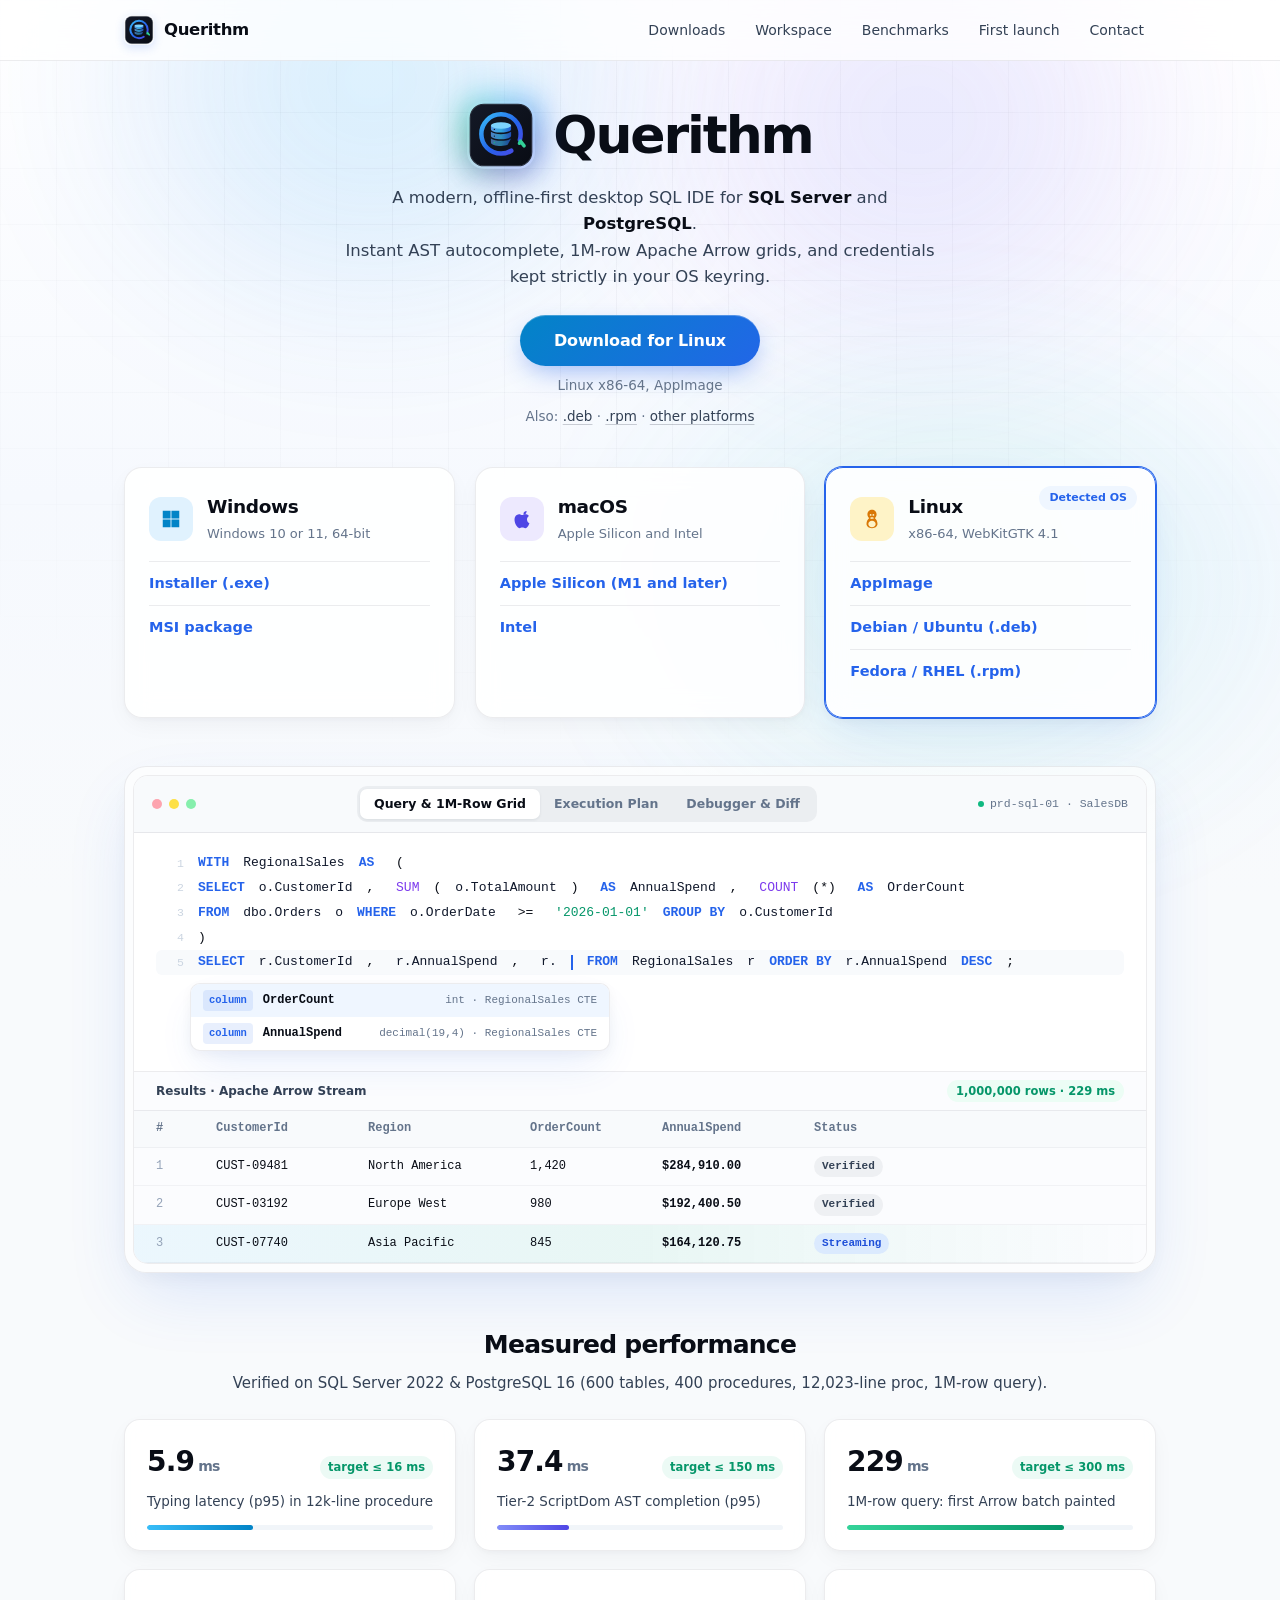
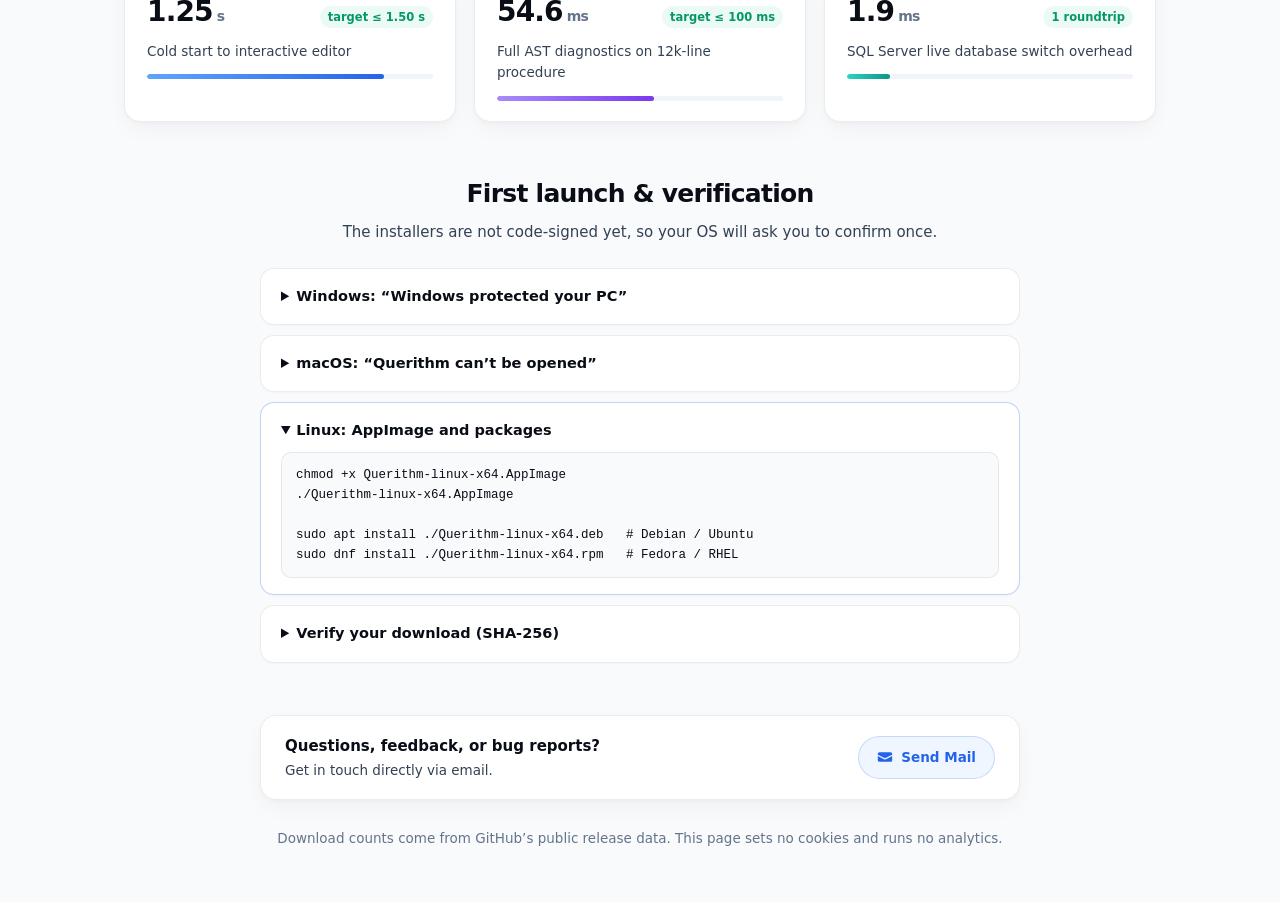
==== commit b6782904: "refactor: update footer content and remove author styling" ====
--- a/index.html
+++ b/index.html
@@ -420,10 +420,9 @@
       </div>
       <a class="contact-btn" href="mailto:dev.taosif.net@gmail.com">
         <svg viewBox="0 0 20 20" width="16" height="16" fill="currentColor" aria-hidden="true"><path d="M3 4a2 2 0 0 0-2 2v1.161l8.441 4.221a1.25 1.25 0 0 0 1.118 0L19 7.162V6a2 2 0 0 0-2-2H3Z"/><path d="m19 8.839-7.77 3.885a2.75 2.75 0 0 1-2.46 0L1 8.839V14a2 2 0 0 0 2 2h14a2 2 0 0 0 2-2V8.839Z"/></svg>
-        <span>dev.taosif.net@gmail.com</span>
+        <span>Send Mail</span>
       </a>
     </div>
-    <p class="footer-author">Querithm · Developed by <strong>Taosif Bin Murtaza</strong></p>
     <p>Download counts come from GitHub’s public release data. This page sets no cookies and runs no analytics.</p>
   </footer>
 </body>
--- a/style.css
+++ b/style.css
@@ -1179,16 +1179,6 @@
   box-shadow: 0 8px 20px -4px rgba(37, 99, 235, 0.35);
 }
 
-.footer-author {
-  color: var(--text-secondary);
-  font-size: 14px;
-  margin-bottom: 6px;
-}
-
-.footer-author strong {
-  color: var(--accent);
-}
-
 footer p {
   margin: 4px 0;
 }
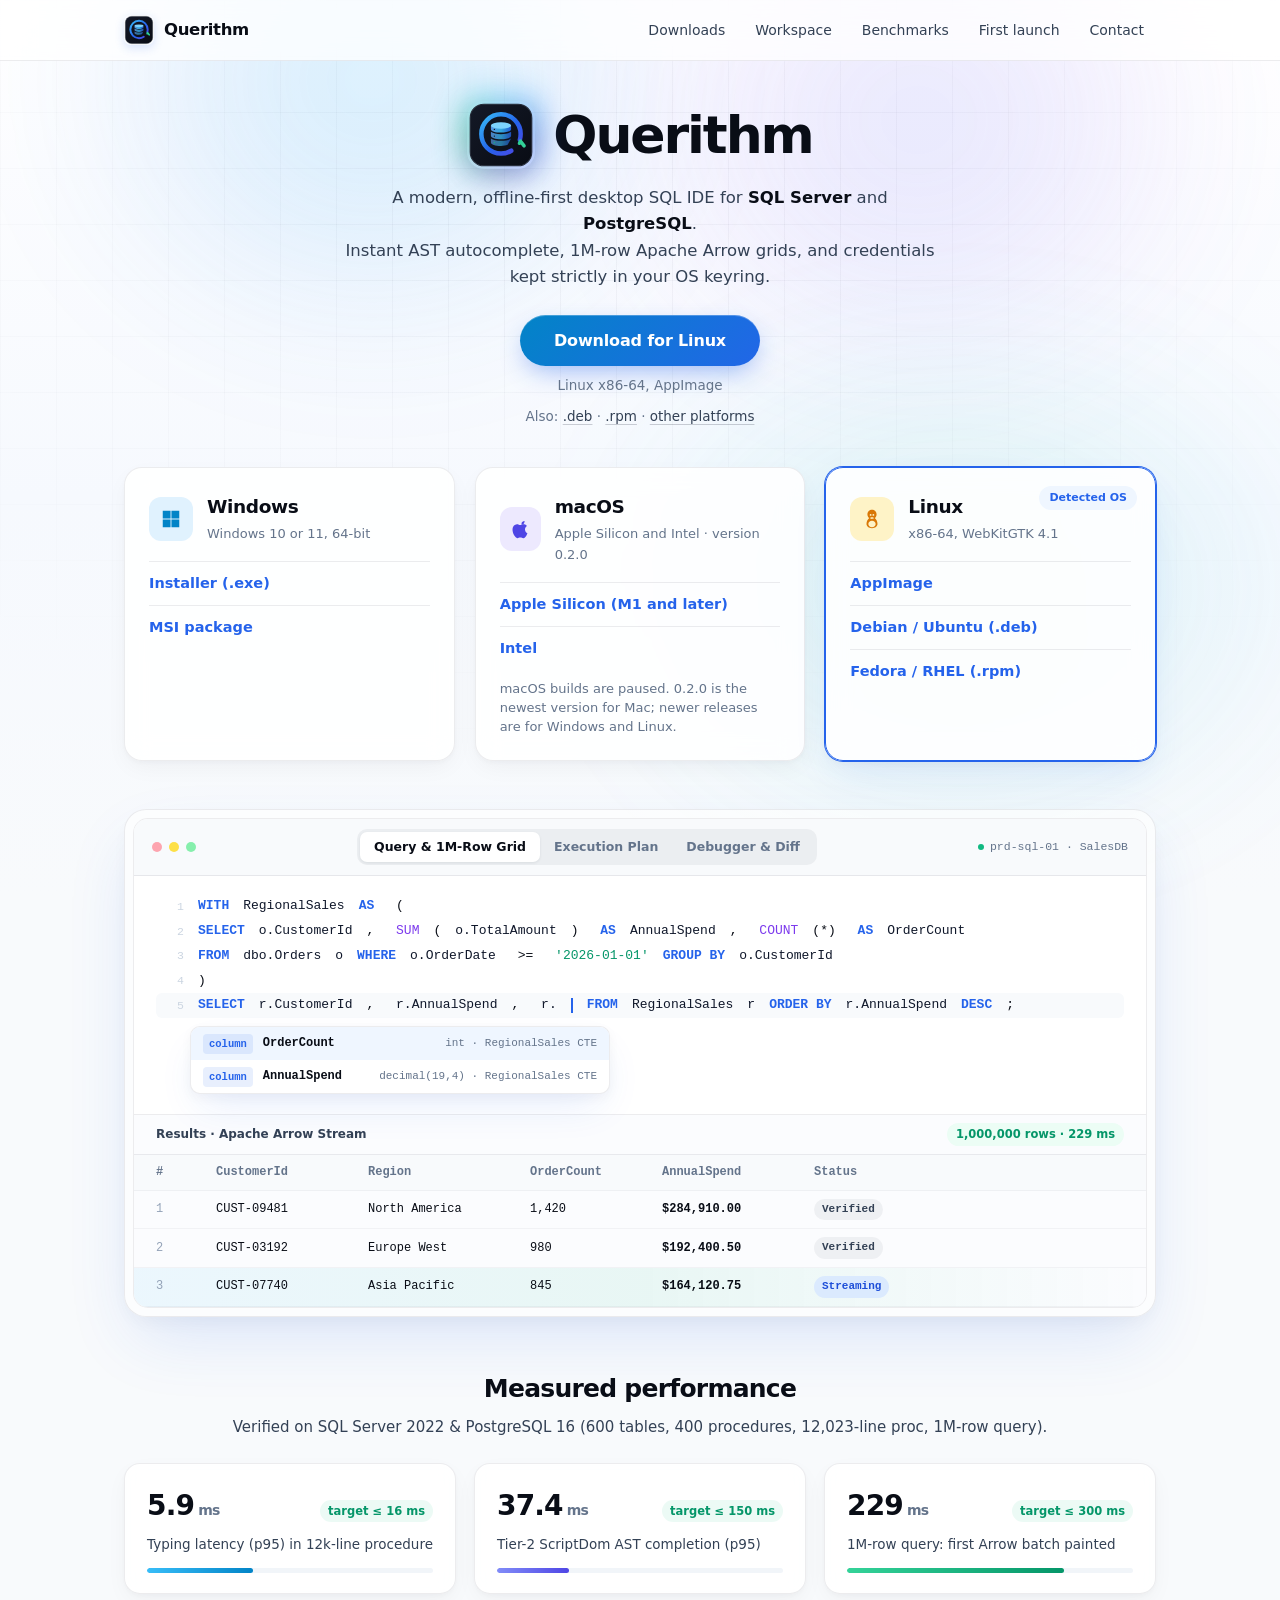
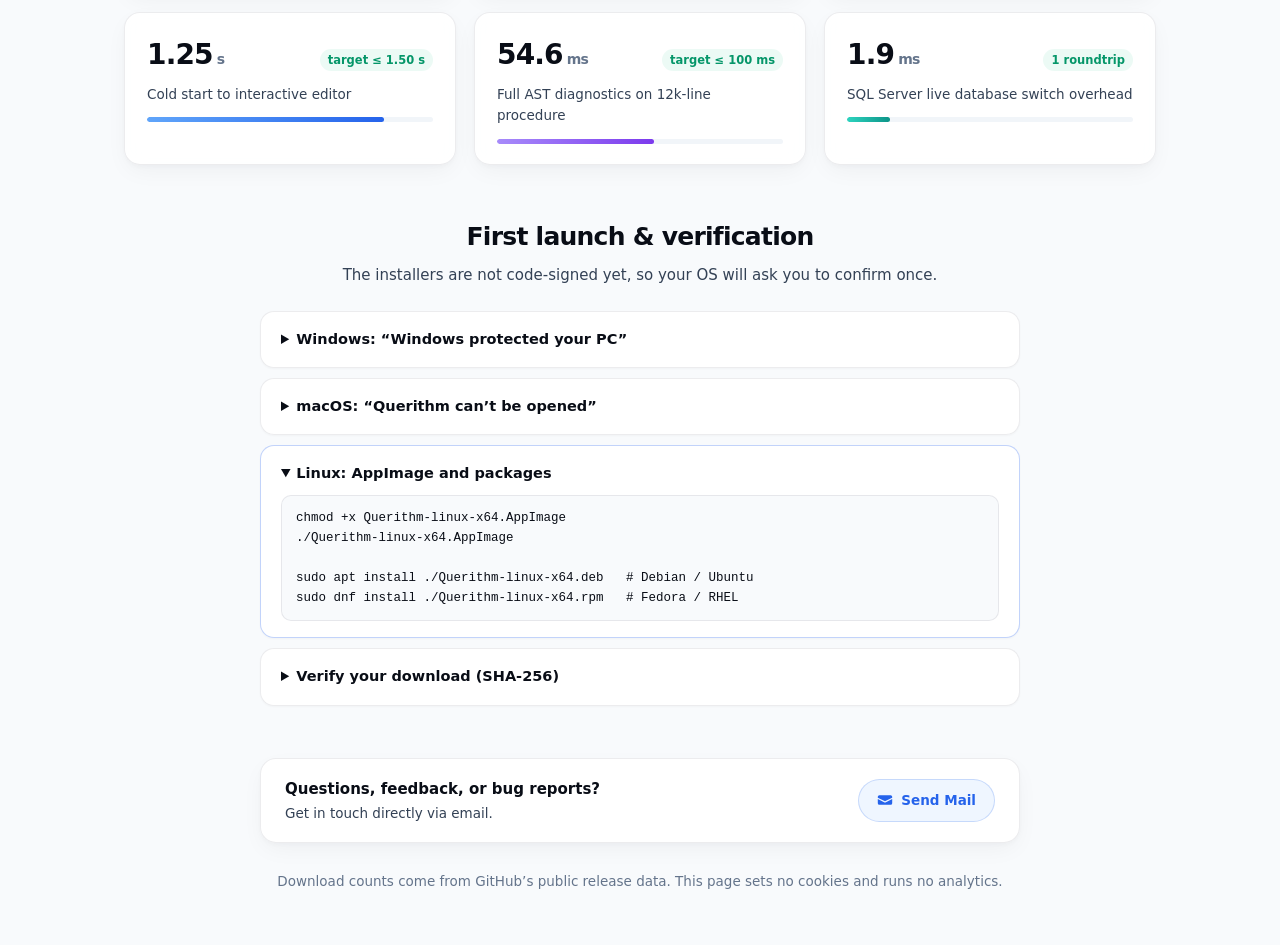
==== commit b4e32000: "fix: pin macOS downloads to v0.2.0 while macOS builds are paused Releases after 0.2.0 ship Windows a" ====
--- a/index.html
+++ b/index.html
@@ -159,13 +159,14 @@
             </div>
             <div>
               <h2>macOS</h2>
-              <p class="req">Apple Silicon and Intel</p>
+              <p class="req">Apple Silicon and Intel · version 0.2.0</p>
             </div>
           </div>
           <ul>
-            <li><a data-asset="Querithm-macos-arm64.dmg" href="https://github.com/dev-taosif-net/querithm-releases/releases/latest/download/Querithm-macos-arm64.dmg">Apple Silicon (M1 and later)</a><span class="size"></span></li>
-            <li><a data-asset="Querithm-macos-x64.dmg" href="https://github.com/dev-taosif-net/querithm-releases/releases/latest/download/Querithm-macos-x64.dmg">Intel</a><span class="size"></span></li>
+            <li><a data-asset="Querithm-macos-arm64.dmg" data-tag="v0.2.0" href="https://github.com/dev-taosif-net/querithm-releases/releases/download/v0.2.0/Querithm-macos-arm64.dmg">Apple Silicon (M1 and later)</a><span class="size"></span></li>
+            <li><a data-asset="Querithm-macos-x64.dmg" data-tag="v0.2.0" href="https://github.com/dev-taosif-net/querithm-releases/releases/download/v0.2.0/Querithm-macos-x64.dmg">Intel</a><span class="size"></span></li>
           </ul>
+          <p class="card-note">macOS builds are paused. 0.2.0 is the newest version for Mac; newer releases are for Windows and Linux.</p>
           <p class="count" hidden></p>
         </article>
 
@@ -403,7 +404,7 @@
         </details>
         <details>
           <summary>Verify your download (SHA-256)</summary>
-          <p>Every release has a <a href="https://github.com/dev-taosif-net/querithm-releases/releases/latest/download/SHA256SUMS.txt">SHA256SUMS.txt</a>. Compare it with:</p>
+          <p>Every release has a <a href="https://github.com/dev-taosif-net/querithm-releases/releases/latest/download/SHA256SUMS.txt">SHA256SUMS.txt</a> (macOS: the <a href="https://github.com/dev-taosif-net/querithm-releases/releases/download/v0.2.0/SHA256SUMS.txt">0.2.0 one</a>). Compare it with:</p>
           <pre><code>sha256sum Querithm-*                     # Linux
 shasum -a 256 Querithm-*                 # macOS
 Get-FileHash .\Querithm-windows-x64-setup.exe   # Windows PowerShell</code></pre>
--- a/style.css
+++ b/style.css
@@ -561,6 +561,13 @@
   white-space: nowrap;
 }
 
+.card-note {
+  margin: 10px 0 0;
+  color: var(--muted);
+  font-size: 13px;
+  line-height: 1.45;
+}
+
 .count {
   margin: 10px 0 0;
   padding-top: 10px;
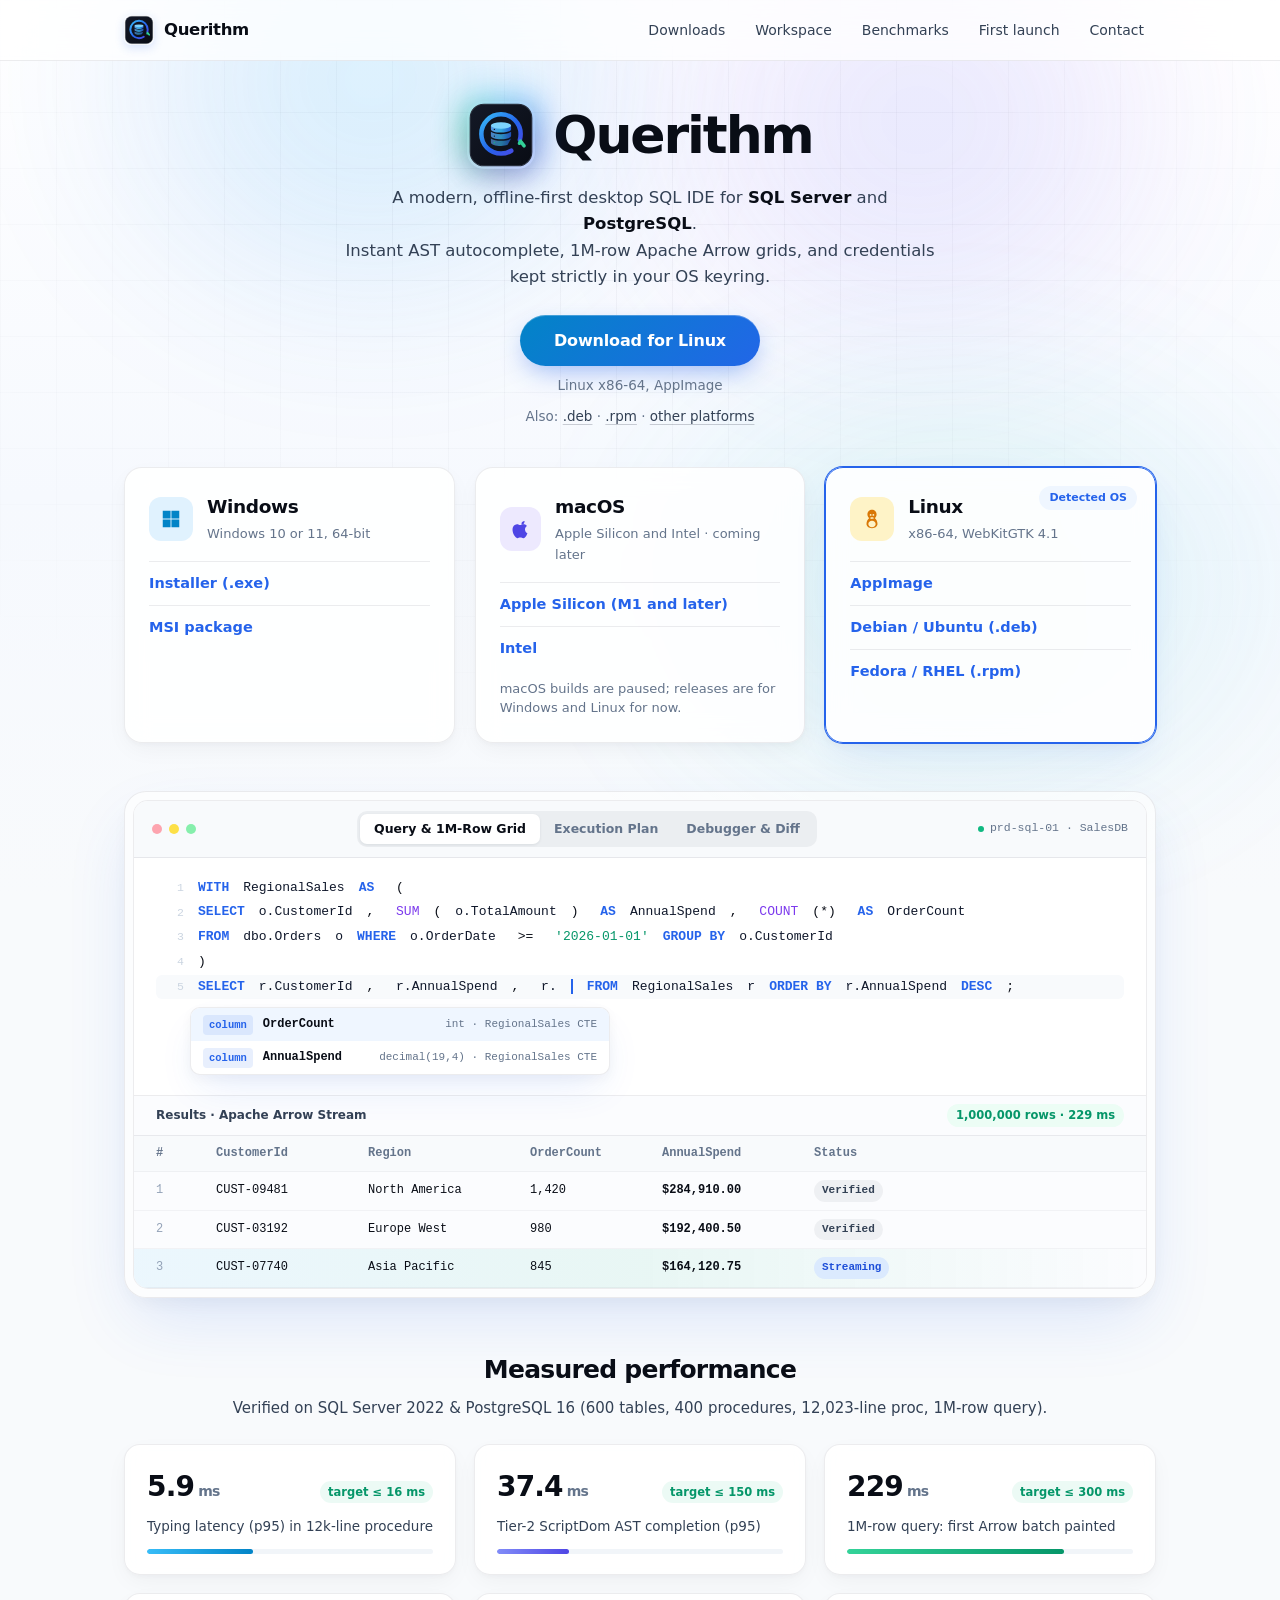
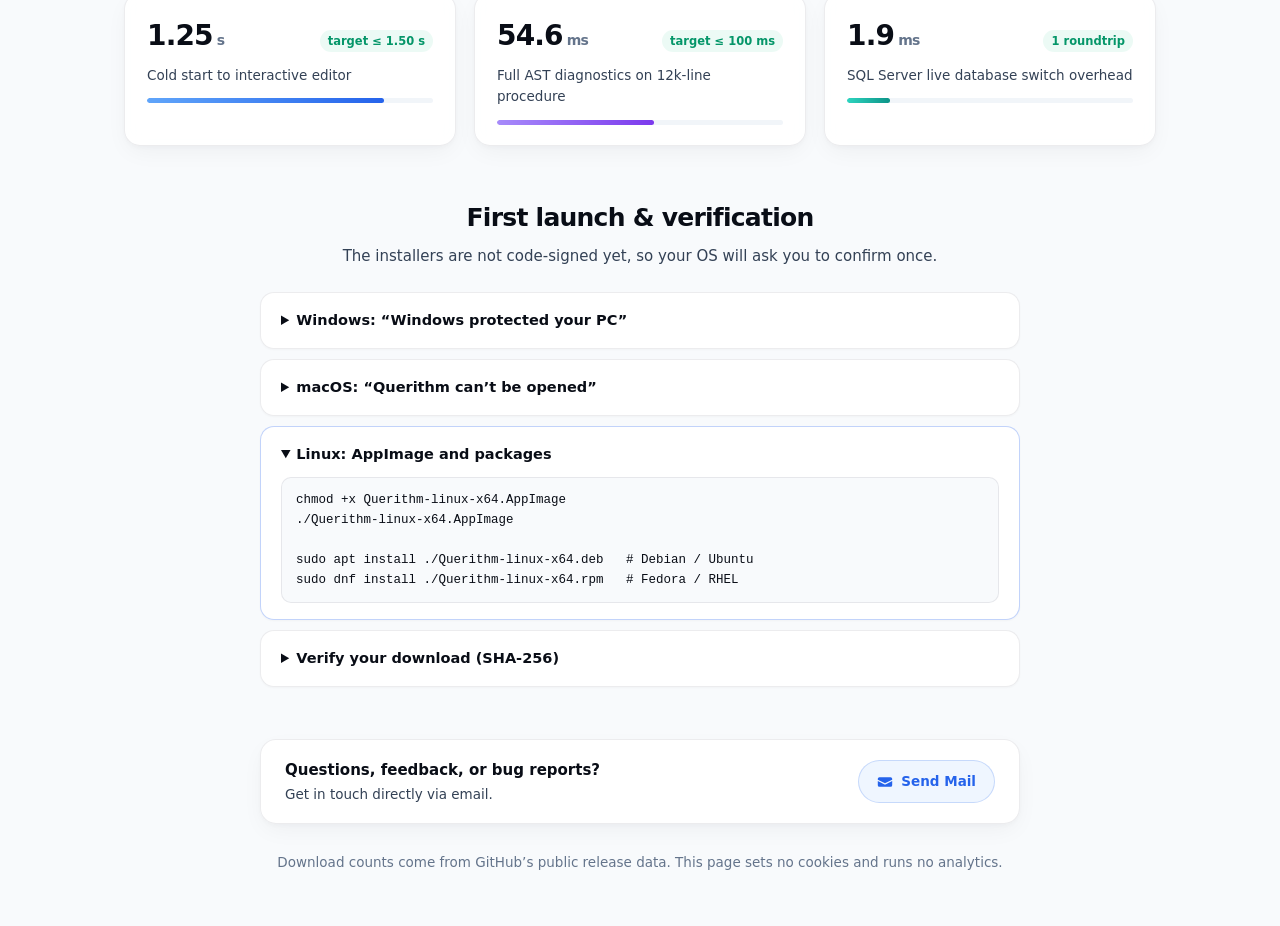
==== commit 072e9c83: "docs: fresh 0.1.0 line; no pinned macOS release Co-Authored-By: Claude Opus 5.5 <noreply@anthropic.c" ====
--- a/index.html
+++ b/index.html
@@ -159,14 +159,14 @@
             </div>
             <div>
               <h2>macOS</h2>
-              <p class="req">Apple Silicon and Intel · version 0.2.0</p>
+              <p class="req">Apple Silicon and Intel · coming later</p>
             </div>
           </div>
           <ul>
-            <li><a data-asset="Querithm-macos-arm64.dmg" data-tag="v0.2.0" href="https://github.com/dev-taosif-net/querithm-releases/releases/download/v0.2.0/Querithm-macos-arm64.dmg">Apple Silicon (M1 and later)</a><span class="size"></span></li>
-            <li><a data-asset="Querithm-macos-x64.dmg" data-tag="v0.2.0" href="https://github.com/dev-taosif-net/querithm-releases/releases/download/v0.2.0/Querithm-macos-x64.dmg">Intel</a><span class="size"></span></li>
+            <li><a data-asset="Querithm-macos-arm64.dmg" href="https://github.com/dev-taosif-net/querithm-releases/releases/latest/download/Querithm-macos-arm64.dmg">Apple Silicon (M1 and later)</a><span class="size"></span></li>
+            <li><a data-asset="Querithm-macos-x64.dmg" href="https://github.com/dev-taosif-net/querithm-releases/releases/latest/download/Querithm-macos-x64.dmg">Intel</a><span class="size"></span></li>
           </ul>
-          <p class="card-note">macOS builds are paused. 0.2.0 is the newest version for Mac; newer releases are for Windows and Linux.</p>
+          <p class="card-note">macOS builds are paused; releases are for Windows and Linux for now.</p>
           <p class="count" hidden></p>
         </article>
 
@@ -404,7 +404,7 @@
         </details>
         <details>
           <summary>Verify your download (SHA-256)</summary>
-          <p>Every release has a <a href="https://github.com/dev-taosif-net/querithm-releases/releases/latest/download/SHA256SUMS.txt">SHA256SUMS.txt</a> (macOS: the <a href="https://github.com/dev-taosif-net/querithm-releases/releases/download/v0.2.0/SHA256SUMS.txt">0.2.0 one</a>). Compare it with:</p>
+          <p>Every release has a <a href="https://github.com/dev-taosif-net/querithm-releases/releases/latest/download/SHA256SUMS.txt">SHA256SUMS.txt</a>. Compare it with:</p>
           <pre><code>sha256sum Querithm-*                     # Linux
 shasum -a 256 Querithm-*                 # macOS
 Get-FileHash .\Querithm-windows-x64-setup.exe   # Windows PowerShell</code></pre>
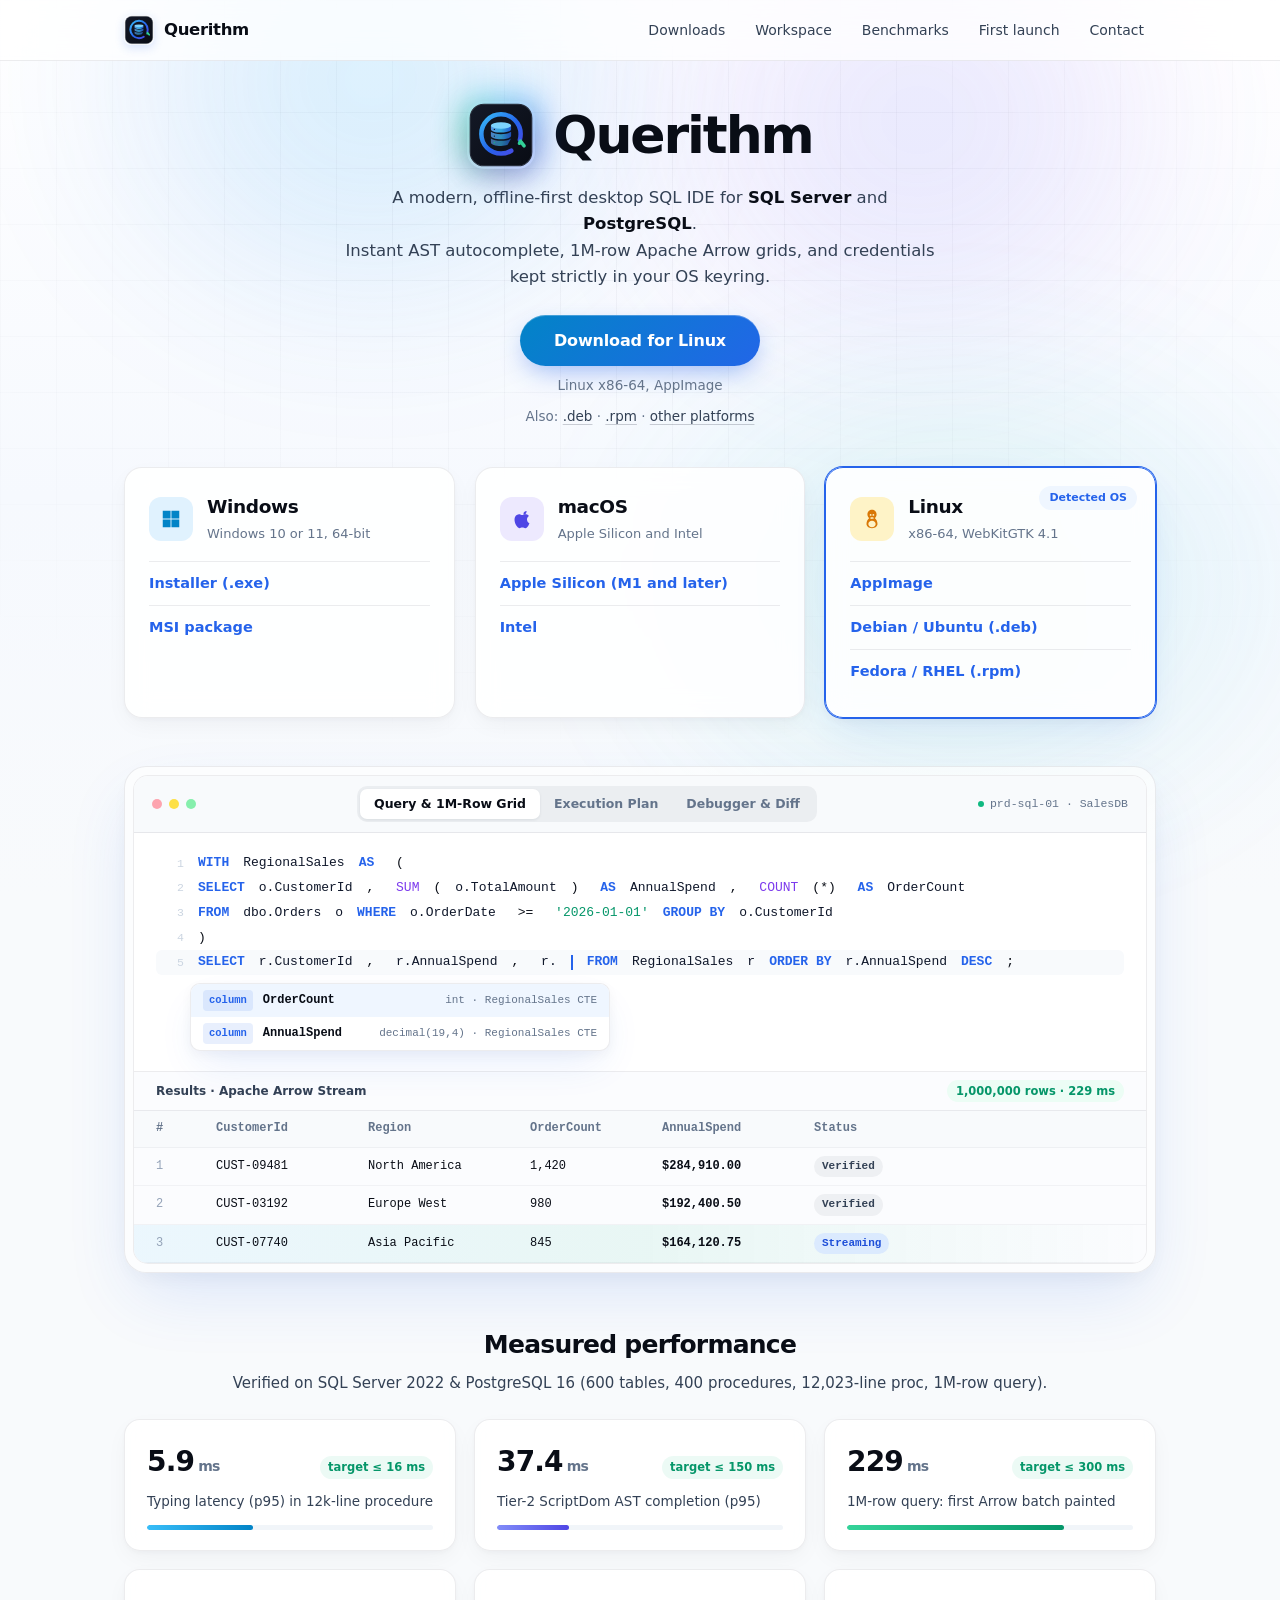
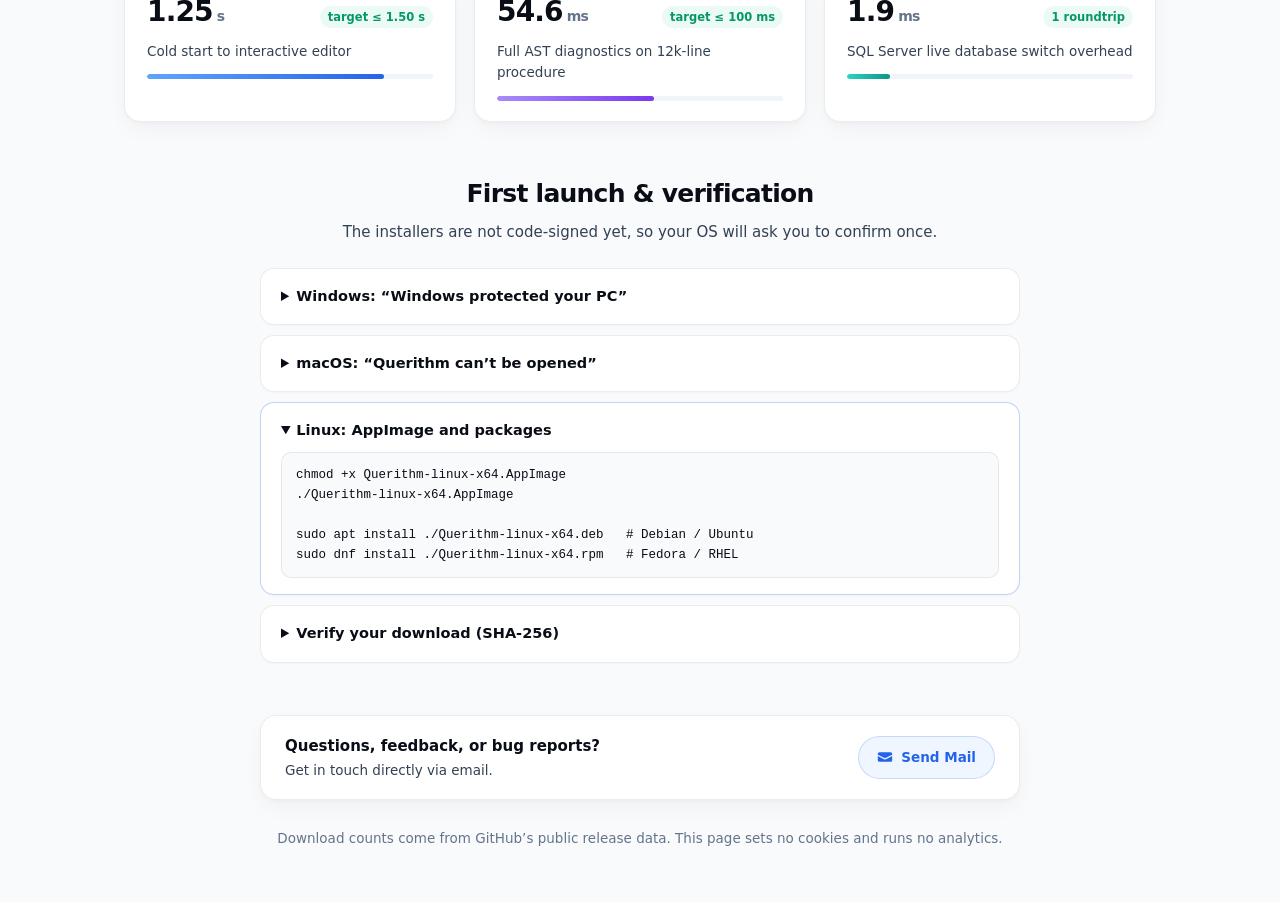
==== commit 9b46aefd: "docs: macOS downloads are back Co-Authored-By: Claude Opus 5.5 <noreply@anthropic.com>" ====
--- a/index.html
+++ b/index.html
@@ -159,14 +159,13 @@
             </div>
             <div>
               <h2>macOS</h2>
-              <p class="req">Apple Silicon and Intel · coming later</p>
+              <p class="req">Apple Silicon and Intel</p>
             </div>
           </div>
           <ul>
             <li><a data-asset="Querithm-macos-arm64.dmg" href="https://github.com/dev-taosif-net/querithm-releases/releases/latest/download/Querithm-macos-arm64.dmg">Apple Silicon (M1 and later)</a><span class="size"></span></li>
             <li><a data-asset="Querithm-macos-x64.dmg" href="https://github.com/dev-taosif-net/querithm-releases/releases/latest/download/Querithm-macos-x64.dmg">Intel</a><span class="size"></span></li>
           </ul>
-          <p class="card-note">macOS builds are paused; releases are for Windows and Linux for now.</p>
           <p class="count" hidden></p>
         </article>
 
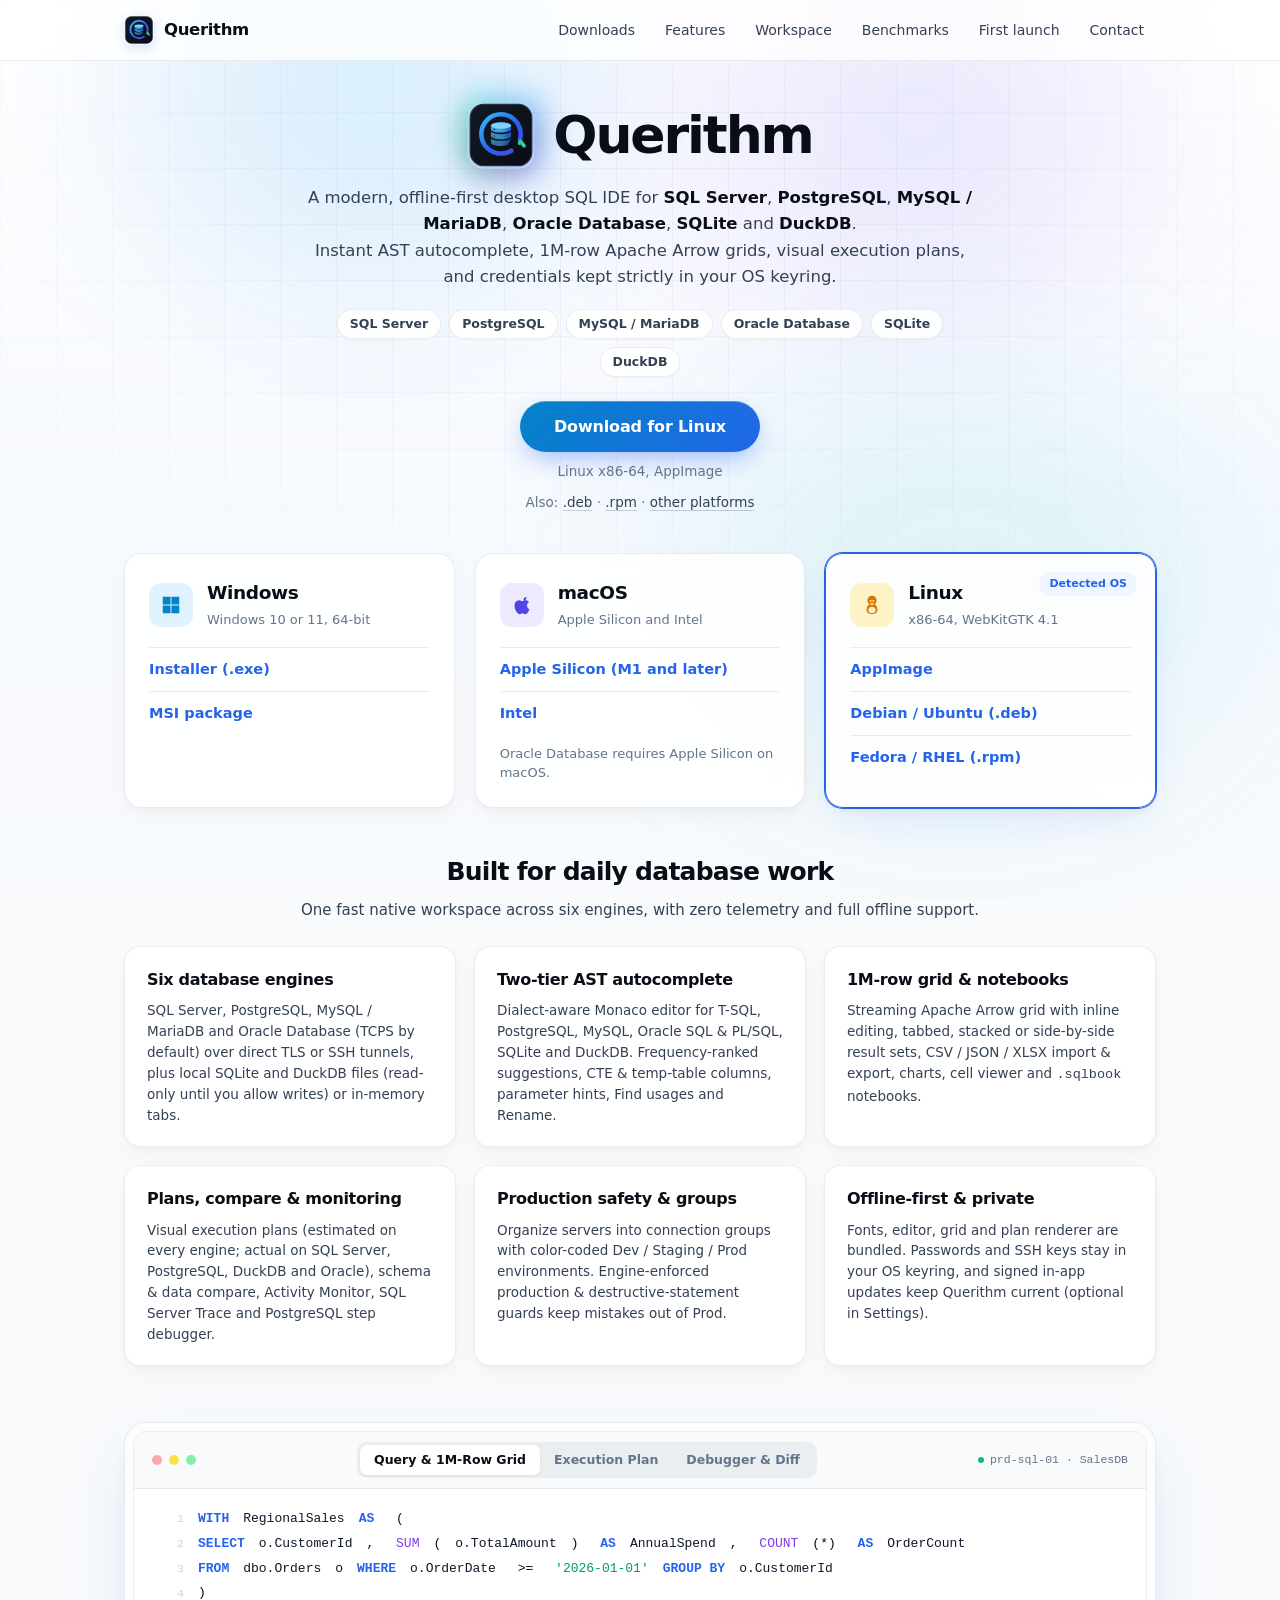
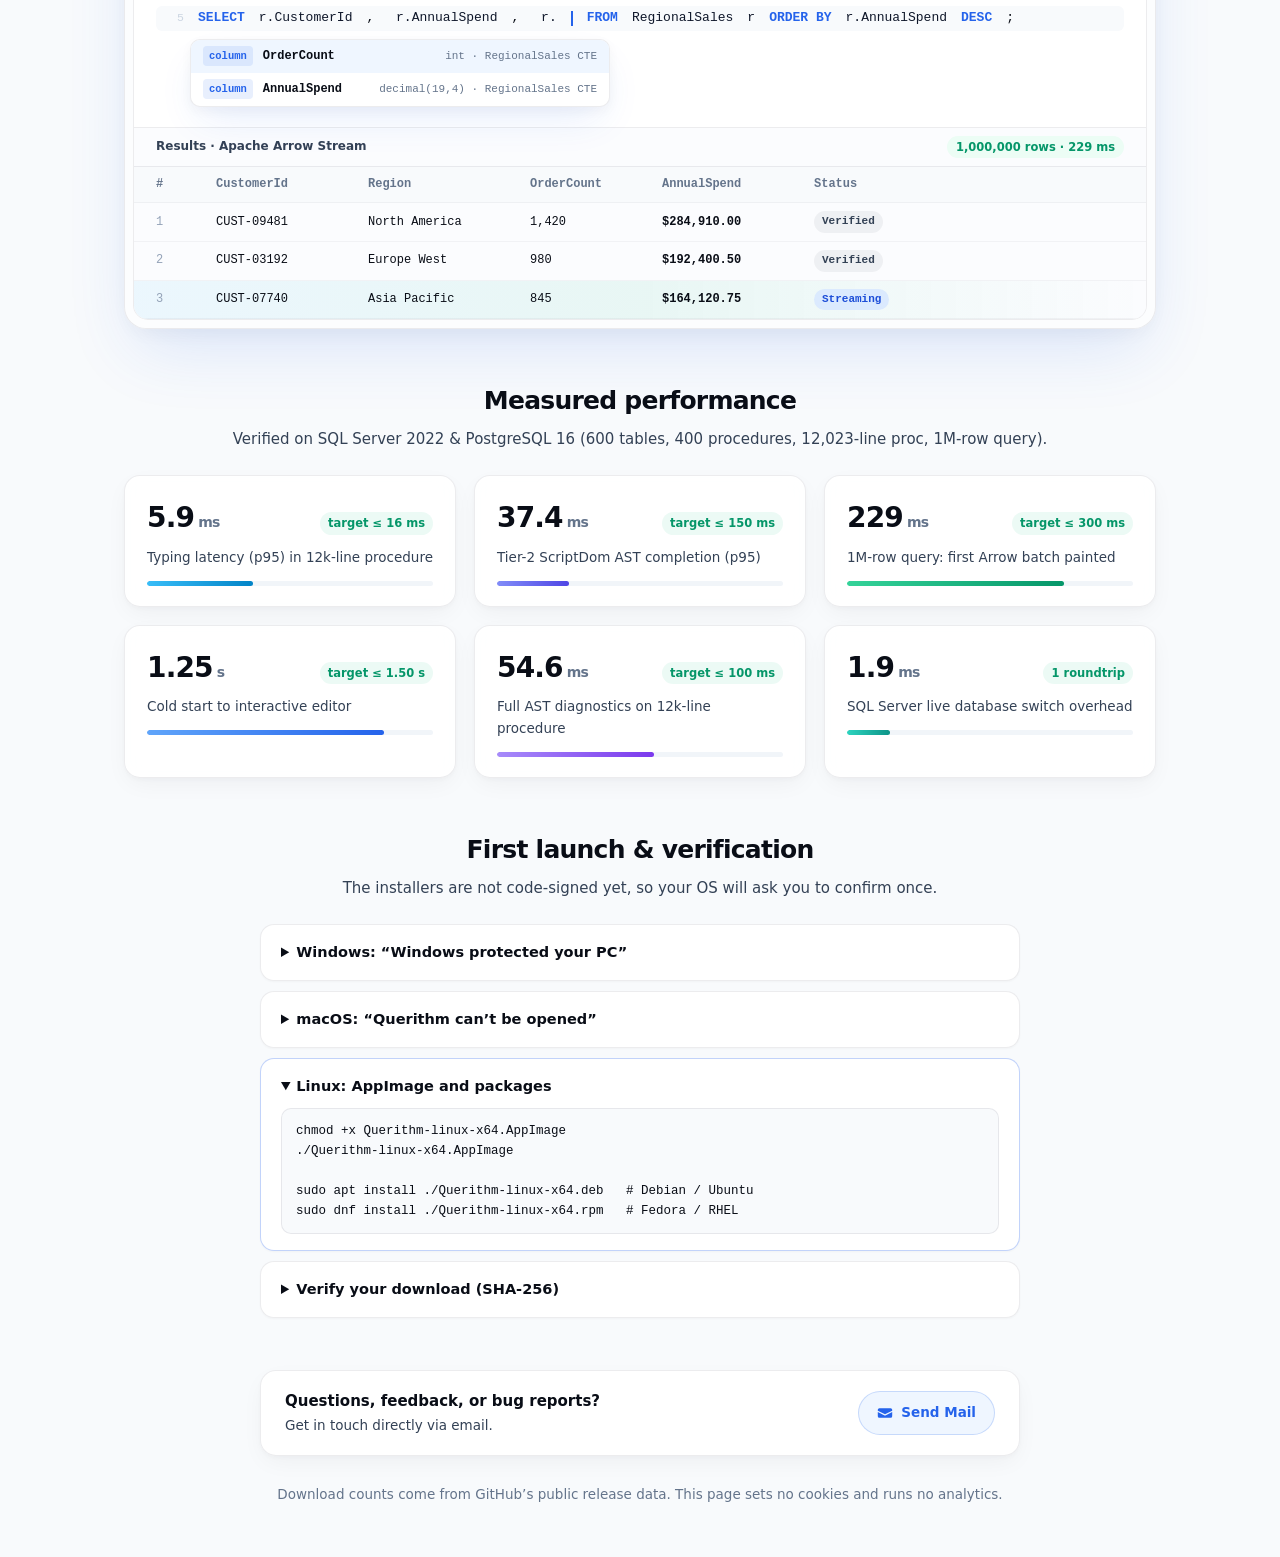
==== commit f48c1c29: "docs: update site and README for all six supported engines and latest features" ====
--- a/index.html
+++ b/index.html
@@ -5,8 +5,8 @@
   <meta name="viewport" content="width=device-width, initial-scale=1">
   <meta http-equiv="Content-Security-Policy" content="default-src 'none'; script-src 'self'; style-src 'self'; img-src 'self'; connect-src https://api.github.com; base-uri 'none'; form-action 'none'">
   <meta name="referrer" content="no-referrer">
-  <title>Querithm — Modern SQL IDE for SQL Server &amp; PostgreSQL</title>
-  <meta name="description" content="Download Querithm, a desktop SQL IDE for SQL Server and PostgreSQL developed by Taosif Bin Murtaza, for Windows, macOS and Linux.">
+  <title>Querithm — Modern SQL IDE for SQL Server, PostgreSQL, MySQL, Oracle, SQLite &amp; DuckDB</title>
+  <meta name="description" content="Download Querithm, an offline-first desktop SQL IDE for SQL Server, PostgreSQL, MySQL / MariaDB, Oracle Database, SQLite and DuckDB, for Windows, macOS and Linux.">
   <link rel="icon" href="icon.svg" type="image/svg+xml">
   <link rel="apple-touch-icon" href="icon.png">
   <link rel="stylesheet" href="style.css">
@@ -60,6 +60,7 @@
 
       <div class="top-nav">
         <a class="nav-item" href="#platforms">Downloads</a>
+        <a class="nav-item" href="#features">Features</a>
         <a class="nav-item" href="#preview">Workspace</a>
         <a class="nav-item" href="#benchmarks">Benchmarks</a>
         <a class="nav-item" href="#install">First launch</a>
@@ -118,9 +119,18 @@
       </div>
 
       <p class="tagline">
-        A modern, offline-first desktop SQL IDE for <strong>SQL Server</strong> and <strong>PostgreSQL</strong>.<br>
-        Instant AST autocomplete, 1M-row Apache Arrow grids, and credentials kept strictly in your OS keyring.
+        A modern, offline-first desktop SQL IDE for <strong>SQL Server</strong>, <strong>PostgreSQL</strong>, <strong>MySQL / MariaDB</strong>, <strong>Oracle Database</strong>, <strong>SQLite</strong> and <strong>DuckDB</strong>.<br>
+        Instant AST autocomplete, 1M-row Apache Arrow grids, visual execution plans, and credentials kept strictly in your OS keyring.
       </p>
+
+      <ul class="engine-pills" aria-label="Supported database engines">
+        <li>SQL Server</li>
+        <li>PostgreSQL</li>
+        <li>MySQL / MariaDB</li>
+        <li>Oracle Database</li>
+        <li>SQLite</li>
+        <li>DuckDB</li>
+      </ul>
 
       <div class="cta">
         <a id="primary" class="btn-primary" href="#platforms">Download</a>
@@ -166,6 +176,7 @@
             <li><a data-asset="Querithm-macos-arm64.dmg" href="https://github.com/dev-taosif-net/querithm-releases/releases/latest/download/Querithm-macos-arm64.dmg">Apple Silicon (M1 and later)</a><span class="size"></span></li>
             <li><a data-asset="Querithm-macos-x64.dmg" href="https://github.com/dev-taosif-net/querithm-releases/releases/latest/download/Querithm-macos-x64.dmg">Intel</a><span class="size"></span></li>
           </ul>
+          <p class="card-note">Oracle Database requires Apple Silicon on macOS.</p>
           <p class="count" hidden></p>
         </article>
 
@@ -185,6 +196,46 @@
             <li><a data-asset="Querithm-linux-x64.rpm" href="https://github.com/dev-taosif-net/querithm-releases/releases/latest/download/Querithm-linux-x64.rpm">Fedora / RHEL (.rpm)</a><span class="size"></span></li>
           </ul>
           <p class="count" hidden></p>
+        </article>
+      </div>
+    </section>
+
+    <!-- FEATURES & SUPPORTED ENGINES -->
+    <section id="features" class="features-wrap" aria-label="Features and supported engines">
+      <div class="section-head">
+        <h2>Built for daily database work</h2>
+        <p>One fast native workspace across six engines, with zero telemetry and full offline support.</p>
+      </div>
+
+      <div class="feature-grid">
+        <article class="feature-card">
+          <h3>Six database engines</h3>
+          <p>SQL Server, PostgreSQL, MySQL / MariaDB and Oracle Database (TCPS by default) over direct TLS or SSH tunnels, plus local SQLite and DuckDB files (read-only until you allow writes) or in-memory tabs.</p>
+        </article>
+
+        <article class="feature-card">
+          <h3>Two-tier AST autocomplete</h3>
+          <p>Dialect-aware Monaco editor for T-SQL, PostgreSQL, MySQL, Oracle SQL &amp; PL/SQL, SQLite and DuckDB. Frequency-ranked suggestions, CTE &amp; temp-table columns, parameter hints, Find usages and Rename.</p>
+        </article>
+
+        <article class="feature-card">
+          <h3>1M-row grid &amp; notebooks</h3>
+          <p>Streaming Apache Arrow grid with inline editing, tabbed, stacked or side-by-side result sets, CSV / JSON / XLSX import &amp; export, charts, cell viewer and <code>.sqlbook</code> notebooks.</p>
+        </article>
+
+        <article class="feature-card">
+          <h3>Plans, compare &amp; monitoring</h3>
+          <p>Visual execution plans (estimated on every engine; actual on SQL Server, PostgreSQL, DuckDB and Oracle), schema &amp; data compare, Activity Monitor, SQL Server Trace and PostgreSQL step debugger.</p>
+        </article>
+
+        <article class="feature-card">
+          <h3>Production safety &amp; groups</h3>
+          <p>Organize servers into connection groups with color-coded Dev / Staging / Prod environments. Engine-enforced production &amp; destructive-statement guards keep mistakes out of Prod.</p>
+        </article>
+
+        <article class="feature-card">
+          <h3>Offline-first &amp; private</h3>
+          <p>Fonts, editor, grid and plan renderer are bundled. Passwords and SSH keys stay in your OS keyring, and signed in-app updates keep Querithm current (optional in Settings).</p>
         </article>
       </div>
     </section>
--- a/style.css
+++ b/style.css
@@ -334,8 +334,8 @@
 }
 
 .tagline {
-  margin: 0 auto 24px;
-  max-width: 600px;
+  margin: 0 auto 18px;
+  max-width: 680px;
   color: var(--text-secondary);
   font-size: 16.5px;
   line-height: 1.6;
@@ -344,6 +344,28 @@
 .tagline strong {
   color: var(--text);
   font-weight: 650;
+}
+
+.engine-pills {
+  display: flex;
+  flex-wrap: wrap;
+  justify-content: center;
+  gap: 8px;
+  margin: 0 auto 24px;
+  padding: 0;
+  list-style: none;
+  max-width: 680px;
+}
+
+.engine-pills li {
+  padding: 4px 12px;
+  border-radius: 999px;
+  background: var(--surface);
+  border: 1px solid var(--border);
+  box-shadow: var(--shadow-xs);
+  color: var(--text-secondary);
+  font-size: 12.5px;
+  font-weight: 600;
 }
 
 .cta {
@@ -581,6 +603,50 @@
 }
 
 /* ==========================================================================
+   FEATURES & SUPPORTED ENGINES (#features — 3x2 GRID)
+   ========================================================================== */
+.features-wrap {
+  padding: 4px 0 48px;
+}
+
+.feature-grid {
+  display: grid;
+  grid-template-columns: repeat(3, minmax(0, 1fr));
+  gap: 18px;
+}
+
+.feature-card {
+  padding: 20px 22px;
+  border: 1px solid var(--border);
+  border-radius: 16px;
+  background: var(--surface);
+  backdrop-filter: blur(10px);
+  box-shadow: var(--shadow-sm);
+  transition: transform 0.2s ease, box-shadow 0.2s ease, border-color 0.2s ease;
+}
+
+.feature-card:hover {
+  transform: translateY(-3px);
+  box-shadow: var(--shadow-md);
+  border-color: var(--border-hover);
+}
+
+.feature-card h3 {
+  margin: 0 0 8px;
+  font-size: 16px;
+  font-weight: 700;
+  letter-spacing: -0.02em;
+  color: var(--text);
+}
+
+.feature-card p {
+  margin: 0;
+  color: var(--text-secondary);
+  font-size: 13.5px;
+  line-height: 1.55;
+}
+
+/* ==========================================================================
    FULL-WIDTH WORKSPACE PREVIEW (#preview)
    ========================================================================== */
 .preview-section {
@@ -1192,6 +1258,7 @@
 
 @media (max-width: 820px) {
   .platforms,
+  .feature-grid,
   .bench-grid,
   .accordion-grid {
     grid-template-columns: minmax(0, 1fr);
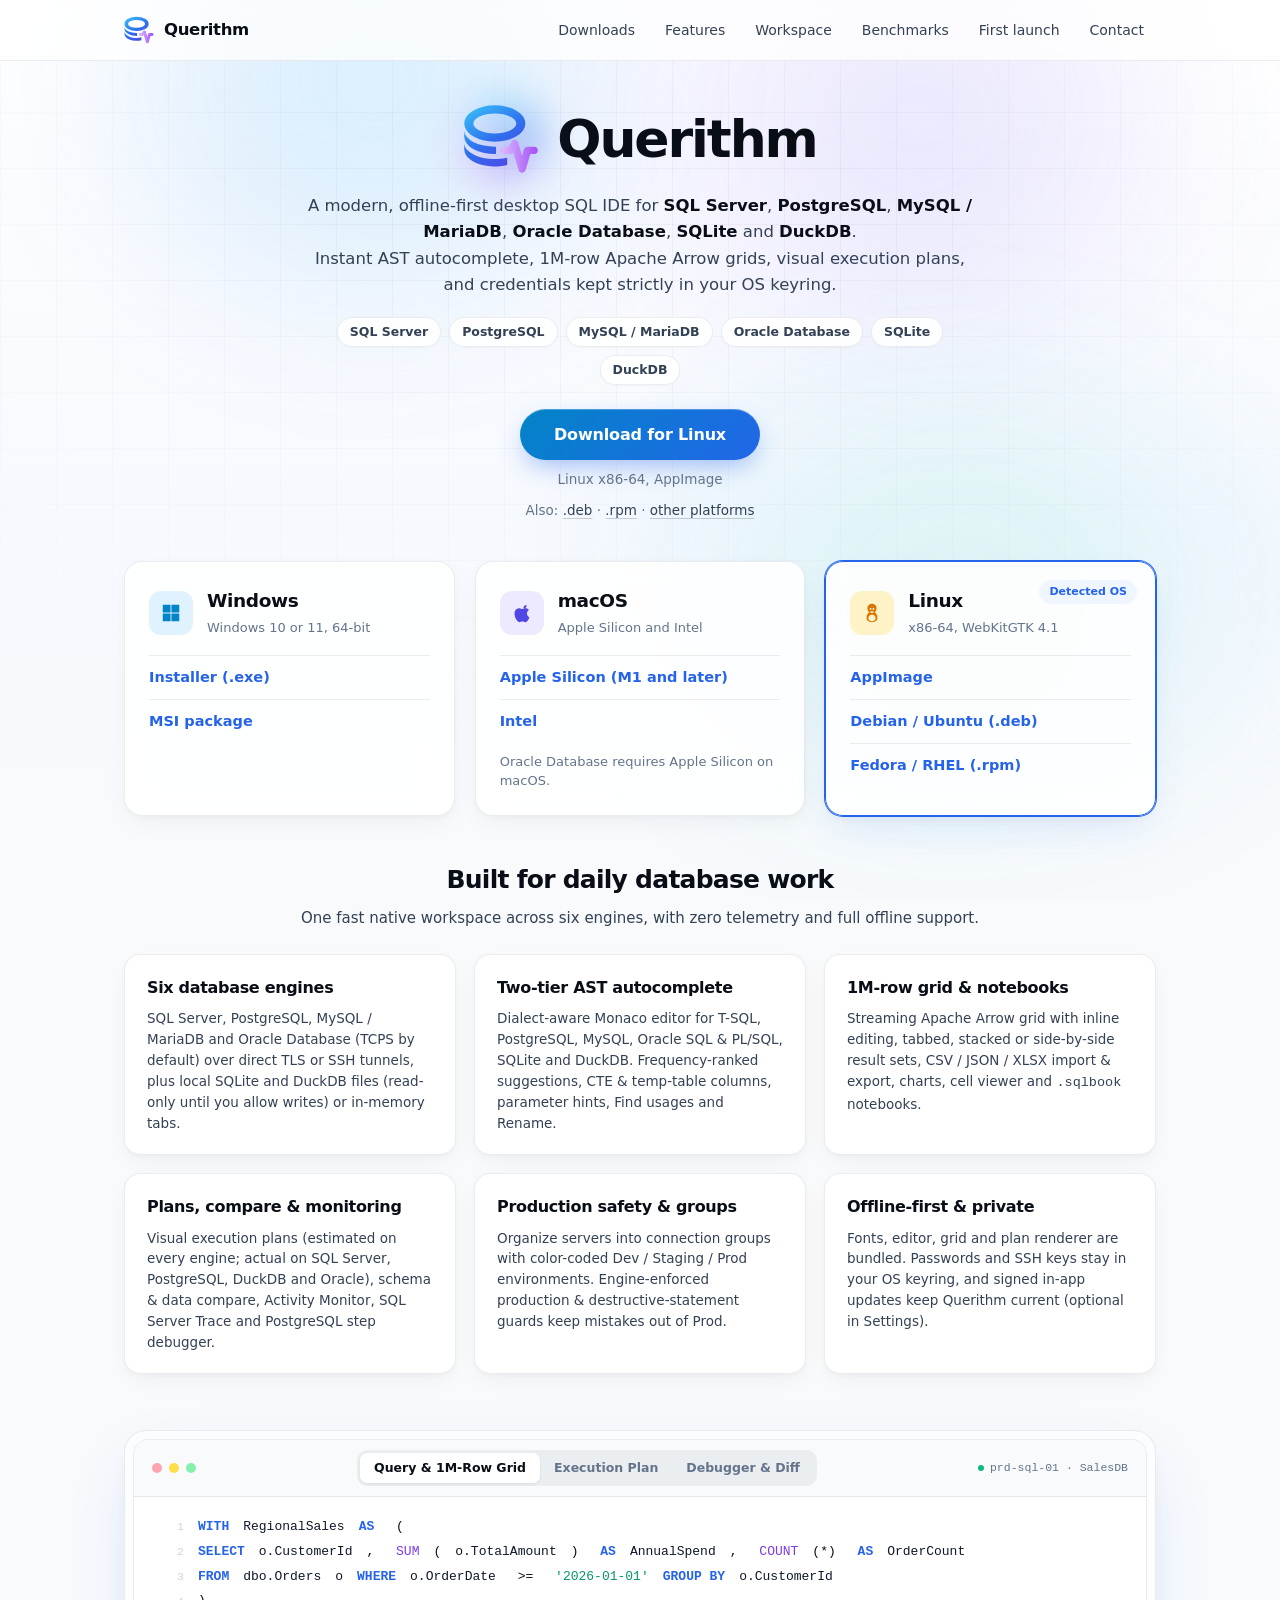
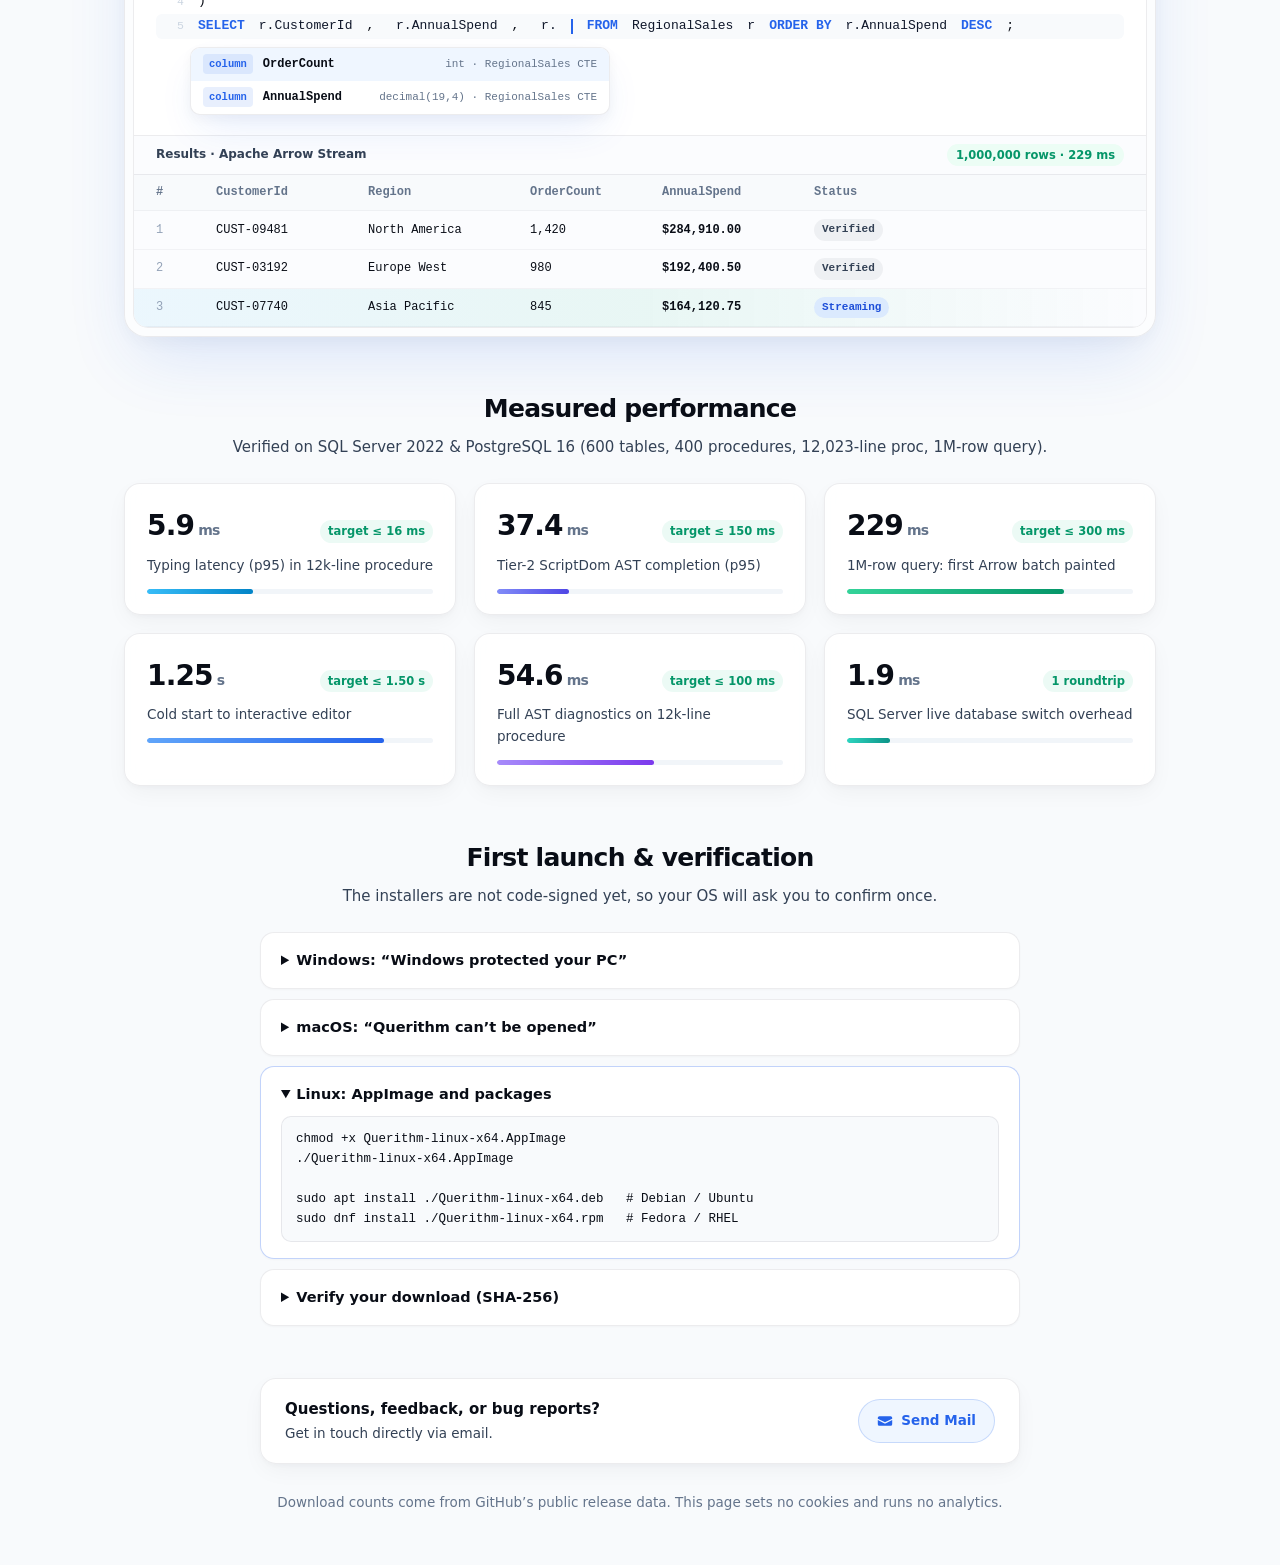
==== commit b4ea6b90: "Refactor code structure for improved readability and maintainability" ====
--- a/index.html
+++ b/index.html
@@ -7,8 +7,20 @@
   <meta name="referrer" content="no-referrer">
   <title>Querithm — Modern SQL IDE for SQL Server, PostgreSQL, MySQL, Oracle, SQLite &amp; DuckDB</title>
   <meta name="description" content="Download Querithm, an offline-first desktop SQL IDE for SQL Server, PostgreSQL, MySQL / MariaDB, Oracle Database, SQLite and DuckDB, for Windows, macOS and Linux.">
+  <link rel="icon" href="favicon.ico" sizes="any">
   <link rel="icon" href="icon.svg" type="image/svg+xml">
   <link rel="apple-touch-icon" href="icon.png">
+  <meta name="theme-color" content="#0f1117">
+  <meta property="og:type" content="website">
+  <meta property="og:site_name" content="Querithm">
+  <meta property="og:title" content="Querithm — Database &amp; SQL Development IDE">
+  <meta property="og:description" content="An offline-first desktop SQL IDE for SQL Server, PostgreSQL, MySQL / MariaDB, Oracle Database, SQLite and DuckDB, for Windows, macOS and Linux.">
+  <meta property="og:url" content="https://querithm.app/">
+  <meta property="og:image" content="https://querithm.app/og-image.png">
+  <meta property="og:image:width" content="1200">
+  <meta property="og:image:height" content="630">
+  <meta property="og:image:alt" content="The Querithm logo and name">
+  <meta name="twitter:card" content="summary_large_image">
   <link rel="stylesheet" href="style.css">
   <script src="app.js" defer></script>
 </head>
@@ -26,34 +38,20 @@
   <header class="header-wrap">
     <nav class="top" aria-label="Main navigation">
       <a class="brand" href="./">
-        <svg class="nav-logo" viewBox="0 0 512 512" width="30" height="30" aria-hidden="true">
+        <svg class="nav-logo" viewBox="102 71 368 368" width="30" height="30" aria-hidden="true">
           <defs>
-            <linearGradient id="nbg" x1="0%" y1="0%" x2="100%" y2="100%">
-              <stop offset="0%" stop-color="#141927"/>
-              <stop offset="100%" stop-color="#090C14"/>
+            <linearGradient id="nbody" gradientUnits="userSpaceOnUse" x1="140" y1="92" x2="330" y2="390">
+              <stop offset="0" stop-color="#38BDF8"/>
+              <stop offset="0.55" stop-color="#2F6FED"/>
+              <stop offset="1" stop-color="#4F46E5"/>
             </linearGradient>
-            <linearGradient id="nring" x1="0%" y1="0%" x2="100%" y2="100%">
-              <stop offset="0%" stop-color="#38BDF8"/>
-              <stop offset="55%" stop-color="#2563EB"/>
-              <stop offset="100%" stop-color="#4F46E5"/>
-            </linearGradient>
-            <linearGradient id="nplat" x1="0%" y1="0%" x2="100%" y2="0%">
-              <stop offset="0%" stop-color="#60A5FA"/>
-              <stop offset="50%" stop-color="#38BDF8"/>
-              <stop offset="100%" stop-color="#2563EB"/>
-            </linearGradient>
-            <linearGradient id="npulse" x1="0%" y1="0%" x2="100%" y2="0%">
-              <stop offset="0%" stop-color="#10B981"/>
-              <stop offset="100%" stop-color="#34D399"/>
+            <linearGradient id="npulse" gradientUnits="userSpaceOnUse" x1="296" y1="0" x2="450" y2="0">
+              <stop offset="0" stop-color="#D8B4FE"/>
+              <stop offset="1" stop-color="#A855F7"/>
             </linearGradient>
           </defs>
-          <rect width="464" height="464" x="24" y="24" rx="104" fill="url(#nbg)" stroke="#262B38" stroke-width="8"/>
-          <path d="M398 292 C402 278 404 264 404 248 C404 166.3 337.7 100 256 100 C174.3 100 108 166.3 108 248 C108 329.7 174.3 396 256 396 C286 396 314 387 337.5 371.5" fill="none" stroke="url(#nring)" stroke-width="34" stroke-linecap="round"/>
-          <path d="M180 184 V212 C180 227 214 238 256 238 C298 238 332 227 332 212 V184 Z" fill="url(#nplat)" opacity="0.88"/>
-          <ellipse cx="256" cy="184" rx="76" ry="24" fill="#7DD3FC"/>
-          <path d="M180 232 V262 C180 277 214 288 256 288 C298 288 332 277 332 262 V232 C316 244 288 250 256 250 C224 250 196 244 180 232 Z" fill="url(#nplat)" opacity="0.75"/>
-          <path d="M180 282 V312 C180 327 214 338 256 338 C275 338 292 335 306 330 L332 282 C316 294 288 300 256 300 C224 300 196 294 180 282 Z" fill="url(#nplat)" opacity="0.6"/>
-          <path class="pulse-path" d="M276 314 L318 314 L344 262 L374 366 L402 302 L430 338" fill="none" stroke="url(#npulse)" stroke-width="28" stroke-linecap="round" stroke-linejoin="round"/>
+          <path fill-rule="evenodd" fill="url(#nbody)" d="M108 180 A148 88 0 0 1 404 180 A148 88 0 0 1 108 180 Z M152 180 A104 48 0 0 0 360 180 A104 48 0 0 0 152 180 Z M108 214 A148 78 0 0 0 262 291.9 L262 327.9 A148 84 0 0 1 108 244 Z M108 274 A148 78 0 0 0 316 345.3 L316 380.8 A148 84 0 0 1 108 304 Z"/>
+          <path d="M300 310 L330 310 L352 278 L388 400 L414 310 L446 310" fill="none" stroke="url(#npulse)" stroke-width="36" stroke-linecap="round" stroke-linejoin="round"/>
         </svg>
         <span class="brand-name">Querithm</span>
       </a>
@@ -75,43 +73,23 @@
       <div class="hero-brand-row">
         <div class="logo-stage">
           <div class="logo-halo" aria-hidden="true"></div>
-          <svg class="hero-icon" viewBox="0 0 512 512" width="68" height="68" role="img" aria-label="Querithm logo">
+          <svg class="hero-icon" viewBox="102 71 368 368" width="76" height="76" role="img" aria-label="Querithm logo">
             <defs>
-              <linearGradient id="bg" x1="0%" y1="0%" x2="100%" y2="100%">
-                <stop offset="0%" stop-color="#141927"/>
-                <stop offset="100%" stop-color="#090C14"/>
+              <linearGradient id="hbody" gradientUnits="userSpaceOnUse" x1="140" y1="92" x2="330" y2="390">
+                <stop offset="0" stop-color="#38BDF8"/>
+                <stop offset="0.55" stop-color="#2F6FED"/>
+                <stop offset="1" stop-color="#4F46E5"/>
               </linearGradient>
-              <linearGradient id="ring" x1="0%" y1="0%" x2="100%" y2="100%">
-                <stop offset="0%" stop-color="#38BDF8"/>
-                <stop offset="55%" stop-color="#2563EB"/>
-                <stop offset="100%" stop-color="#4F46E5"/>
-              </linearGradient>
-              <linearGradient id="plat" x1="0%" y1="0%" x2="100%" y2="0%">
-                <stop offset="0%" stop-color="#60A5FA"/>
-                <stop offset="50%" stop-color="#38BDF8"/>
-                <stop offset="100%" stop-color="#2563EB"/>
-              </linearGradient>
-              <linearGradient id="pulse" x1="0%" y1="0%" x2="100%" y2="0%">
-                <stop offset="0%" stop-color="#10B981"/>
-                <stop offset="100%" stop-color="#34D399"/>
+              <linearGradient id="hpulse" gradientUnits="userSpaceOnUse" x1="296" y1="0" x2="450" y2="0">
+                <stop offset="0" stop-color="#D8B4FE"/>
+                <stop offset="1" stop-color="#A855F7"/>
               </linearGradient>
             </defs>
-            <rect width="464" height="464" x="24" y="24" rx="104" fill="url(#bg)" stroke="#262B38" stroke-width="8"/>
-            <path class="logo-ring-anim" d="M398 292 C402 278 404 264 404 248 C404 166.3 337.7 100 256 100 C174.3 100 108 166.3 108 248 C108 329.7 174.3 396 256 396 C286 396 314 387 337.5 371.5" fill="none" stroke="url(#ring)" stroke-width="34" stroke-linecap="round"/>
-            <g class="db-tier-1">
-              <path d="M180 184 V212 C180 227 214 238 256 238 C298 238 332 227 332 212 V184 Z" fill="url(#plat)" opacity="0.88"/>
-              <ellipse cx="256" cy="184" rx="76" ry="24" fill="#7DD3FC"/>
-              <circle cx="206" cy="214" r="5" fill="#0F1117"/>
-            </g>
-            <g class="db-tier-2">
-              <path d="M180 232 V262 C180 277 214 288 256 288 C298 288 332 277 332 262 V232 C316 244 288 250 256 250 C224 250 196 244 180 232 Z" fill="url(#plat)" opacity="0.75"/>
-              <circle cx="206" cy="264" r="5" fill="#0F1117"/>
-            </g>
-            <g class="db-tier-3">
-              <path d="M180 282 V312 C180 327 214 338 256 338 C275 338 292 335 306 330 L332 282 C316 294 288 300 256 300 C224 300 196 294 180 282 Z" fill="url(#plat)" opacity="0.6"/>
-              <circle class="led-dot" cx="206" cy="314" r="5" fill="#10B981"/>
-            </g>
-            <path class="pulse-path" d="M276 314 L318 314 L344 262 L374 366 L402 302 L430 338" fill="none" stroke="url(#pulse)" stroke-width="26" stroke-linecap="round" stroke-linejoin="round"/>
+            <path class="db-tier-1" fill-rule="evenodd" fill="url(#hbody)" d="M108 180 A148 88 0 0 1 404 180 A148 88 0 0 1 108 180 Z M152 180 A104 48 0 0 0 360 180 A104 48 0 0 0 152 180 Z"/>
+            <path class="db-tier-2" fill-rule="evenodd" fill="url(#hbody)" d="M108 214 A148 78 0 0 0 262 291.9 L262 327.9 A148 84 0 0 1 108 244 Z"/>
+            <path class="db-tier-3" fill-rule="evenodd" fill="url(#hbody)" d="M108 274 A148 78 0 0 0 316 345.3 L316 380.8 A148 84 0 0 1 108 304 Z"/>
+            <path class="pulse-base" d="M300 310 L330 310 L352 278 L388 400 L414 310 L446 310" fill="none" stroke="url(#hpulse)" stroke-width="36" stroke-linecap="round" stroke-linejoin="round"/>
+            <path class="pulse-path" pathLength="100" d="M300 310 L330 310 L352 278 L388 400 L414 310 L446 310" fill="none" stroke="#F5EDFF" stroke-width="36" stroke-linecap="round" stroke-linejoin="round"/>
           </svg>
         </div>
 
--- a/style.css
+++ b/style.css
@@ -202,8 +202,6 @@
 }
 
 .nav-logo {
-  border-radius: 7px;
-  box-shadow: 0 3px 10px rgba(37, 99, 235, 0.18);
   transition: transform 0.25s cubic-bezier(0.34, 1.56, 0.64, 1);
 }
 
@@ -257,11 +255,11 @@
 
 .logo-halo {
   position: absolute;
-  inset: -8px;
-  border-radius: 24px;
-  background: conic-gradient(from 0deg, #38bdf8, #2563eb, #818cf8, #10b981, #38bdf8);
-  filter: blur(14px);
-  opacity: 0.45;
+  inset: -6px;
+  border-radius: 50%;
+  background: conic-gradient(from 0deg, #38bdf8, #2563eb, #a855f7, #d8b4fe, #38bdf8);
+  filter: blur(18px);
+  opacity: 0.35;
   animation: haloSpin 8s linear infinite;
 }
 
@@ -273,8 +271,7 @@
 .hero-icon {
   position: relative;
   z-index: 1;
-  border-radius: 17px;
-  box-shadow: 0 12px 28px -6px rgba(15, 23, 42, 0.22);
+  overflow: visible;
   animation: heroFloat 4.5s ease-in-out infinite;
 }
 
@@ -283,45 +280,37 @@
   50% { transform: translateY(-4px); }
 }
 
-.logo-ring-anim {
-  stroke-dasharray: 820;
-  stroke-dashoffset: 0;
-  animation: ringGlow 4s ease-in-out infinite alternate;
-}
-
-@keyframes ringGlow {
-  0% { stroke-dashoffset: 0; }
-  100% { stroke-dashoffset: 55; filter: drop-shadow(0 0 8px rgba(56, 189, 248, 0.75)); }
-}
-
+/* The three database layers float one after another. */
+.db-tier-1, .db-tier-2, .db-tier-3 { transform-box: fill-box; }
 .db-tier-1 { animation: tierFloat 3.2s ease-in-out infinite 0s; }
 .db-tier-2 { animation: tierFloat 3.2s ease-in-out infinite 0.22s; }
 .db-tier-3 { animation: tierFloat 3.2s ease-in-out infinite 0.44s; }
 
 @keyframes tierFloat {
   0%, 100% { transform: translateY(0); }
-  50% { transform: translateY(-3.5px); }
-}
-
+  50% { transform: translateY(-10px); }
+}
+
+/* A bright beat runs along the violet pulse. */
 .pulse-path {
-  stroke-dasharray: 260;
-  stroke-dashoffset: 260;
-  animation: pulseDraw 2.8s cubic-bezier(0.4, 0, 0.2, 1) infinite;
-}
-
-@keyframes pulseDraw {
-  0% { stroke-dashoffset: 260; filter: drop-shadow(0 0 2px #10b981); }
-  55% { stroke-dashoffset: 0; filter: drop-shadow(0 0 10px #34d399); }
-  100% { stroke-dashoffset: 0; filter: drop-shadow(0 0 2px #10b981); }
-}
-
-.led-dot {
-  animation: ledPulse 1.6s ease-in-out infinite alternate;
-}
-
-@keyframes ledPulse {
-  0% { fill: #10b981; }
-  100% { fill: #6ee7b7; }
+  stroke-dasharray: 26 100;
+  stroke-dashoffset: 26;
+  animation: pulseRun 2.4s cubic-bezier(0.45, 0, 0.4, 1) infinite;
+}
+
+@keyframes pulseRun {
+  0% { stroke-dashoffset: 26; opacity: 0.9; }
+  60% { stroke-dashoffset: -100; opacity: 0.9; }
+  60.1%, 100% { stroke-dashoffset: -100; opacity: 0; }
+}
+
+.pulse-base {
+  animation: pulseGlow 2.4s ease-in-out infinite;
+}
+
+@keyframes pulseGlow {
+  0%, 100% { filter: drop-shadow(0 0 2px rgba(168, 85, 247, 0.4)); }
+  55% { filter: drop-shadow(0 0 12px rgba(168, 85, 247, 0.85)); }
 }
 
 h1 {
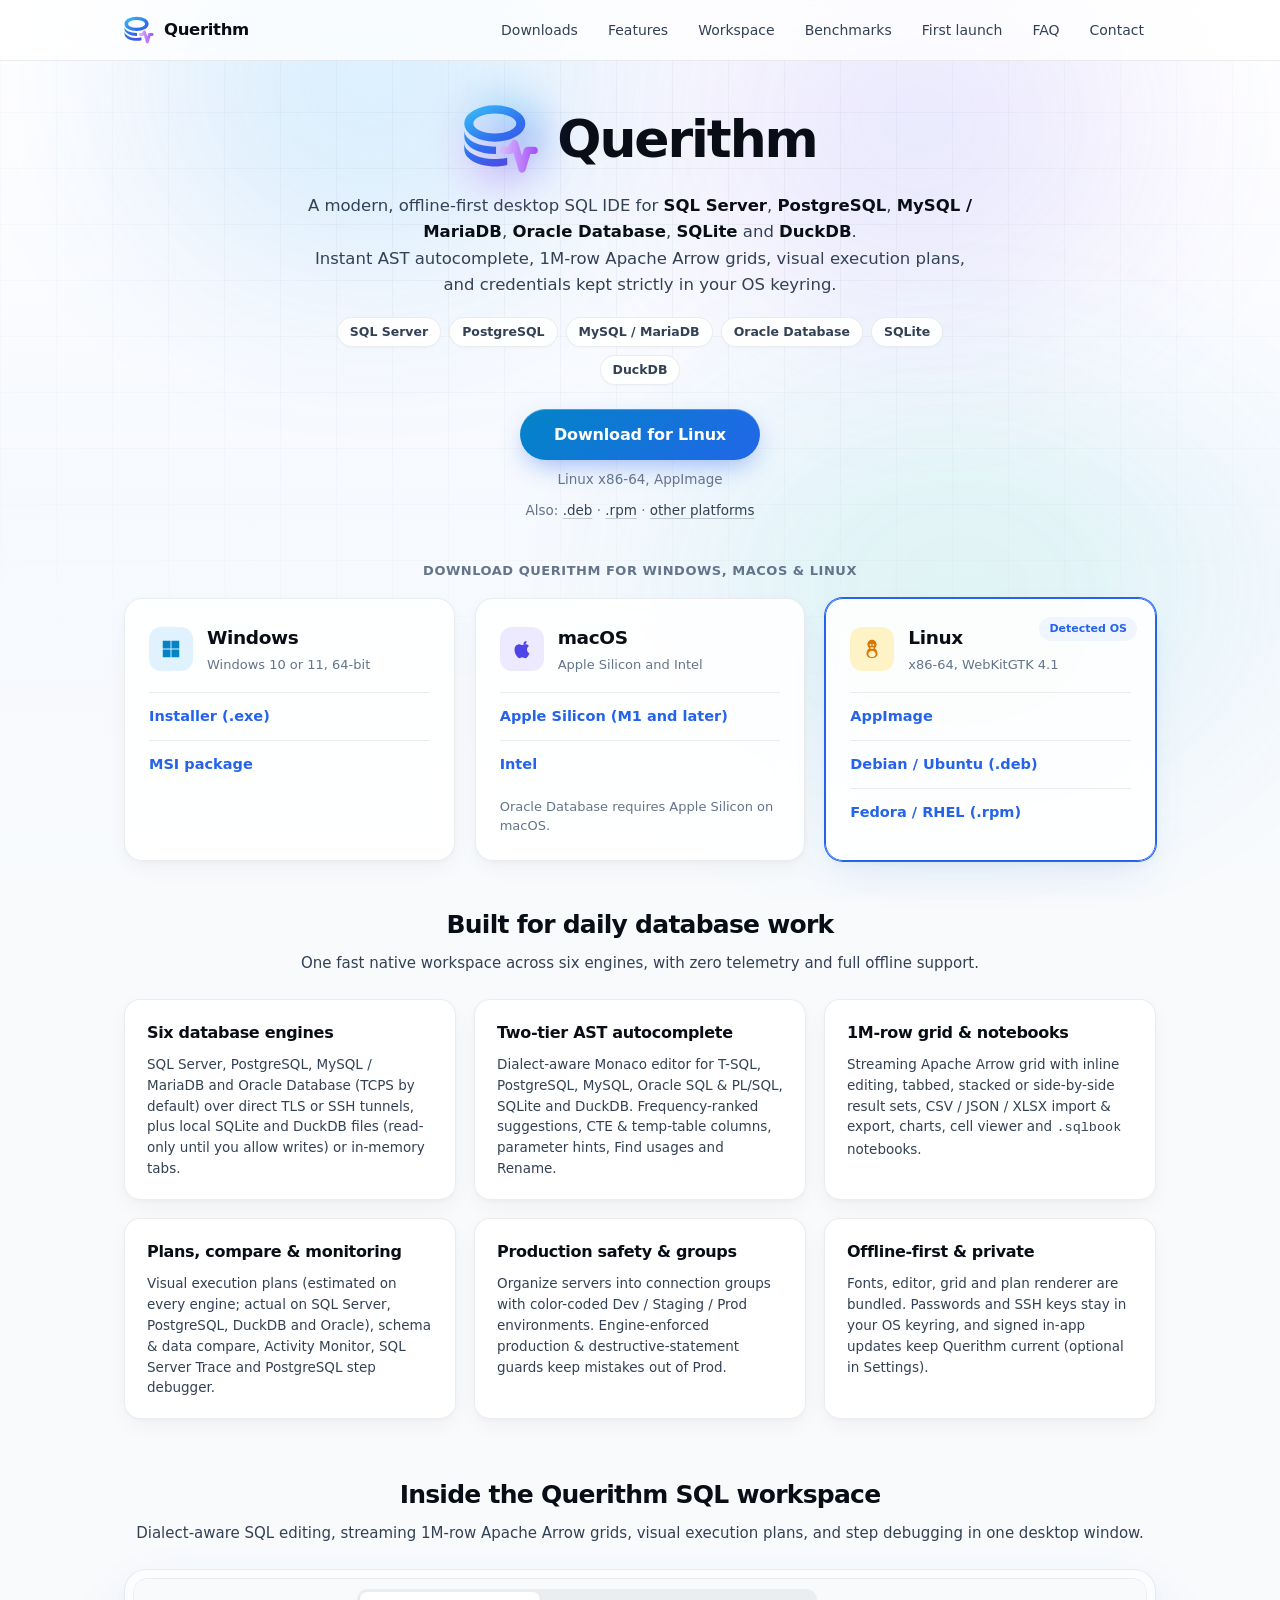
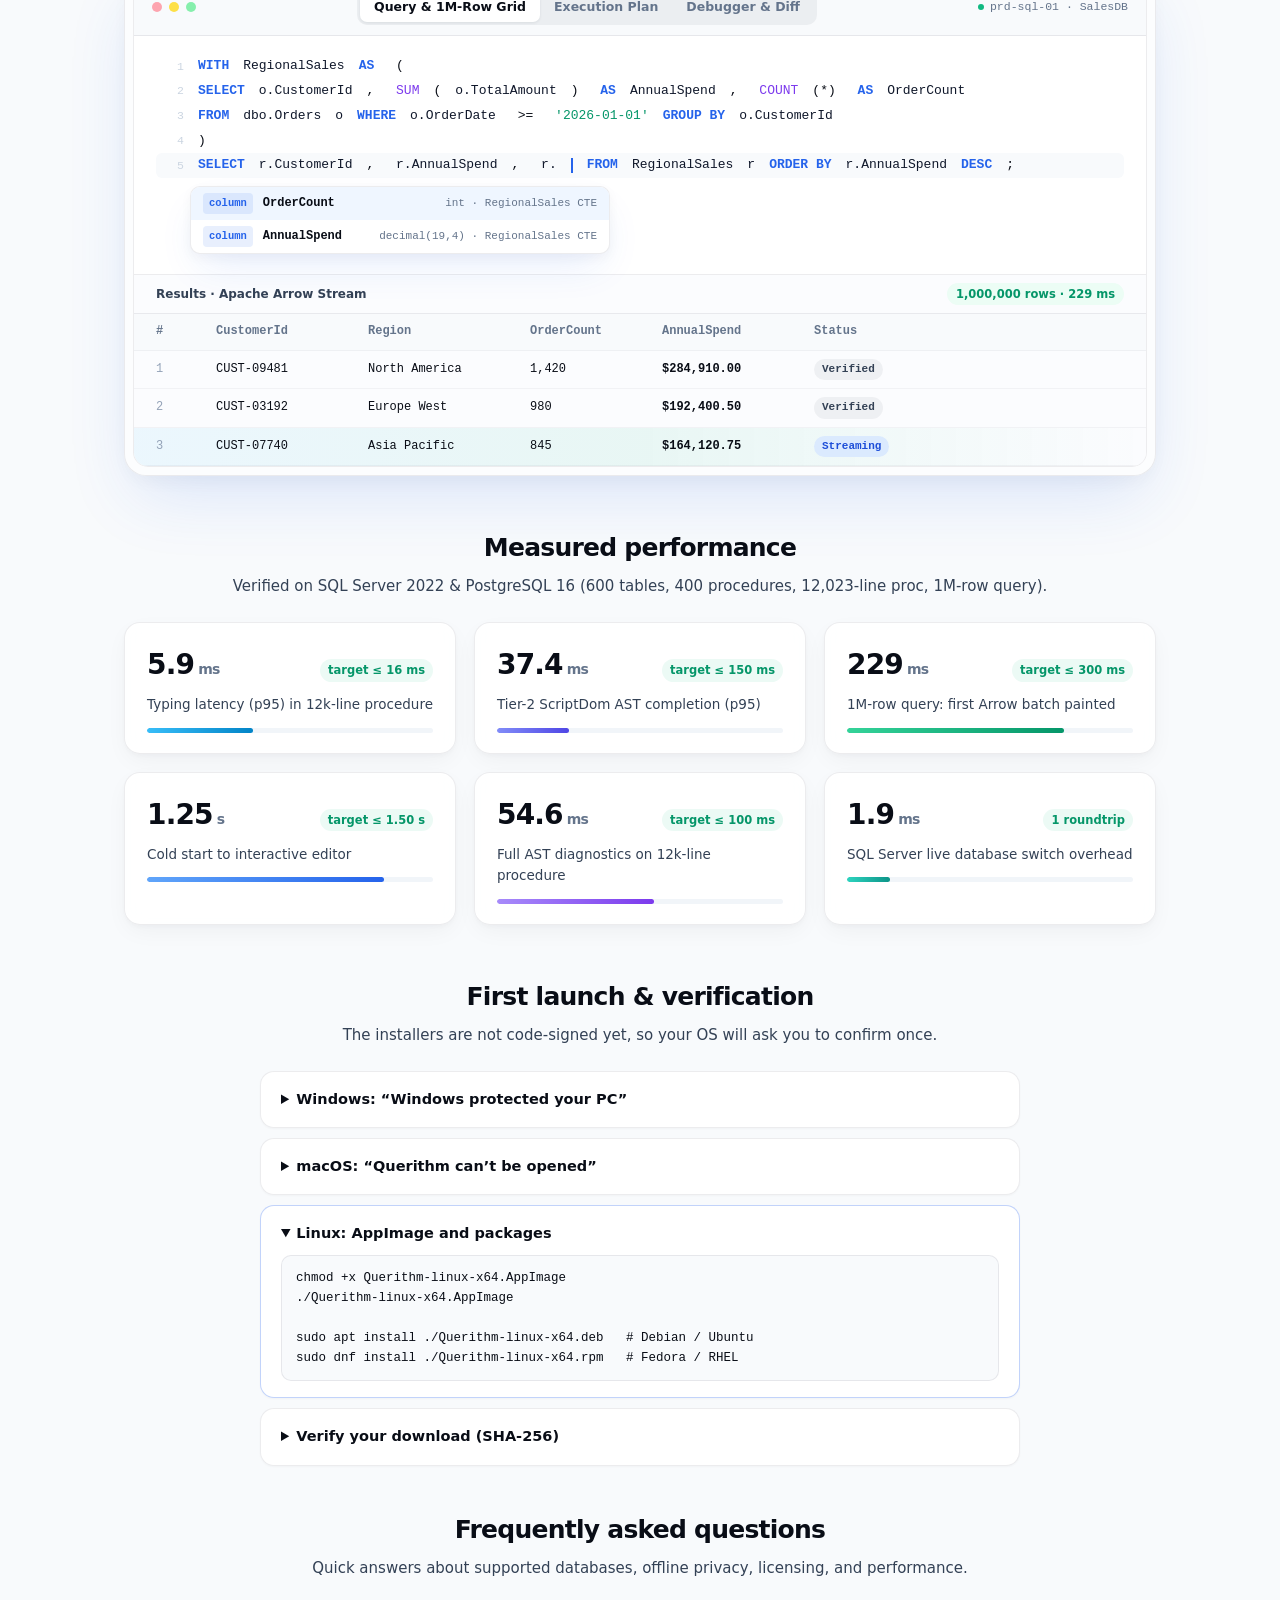
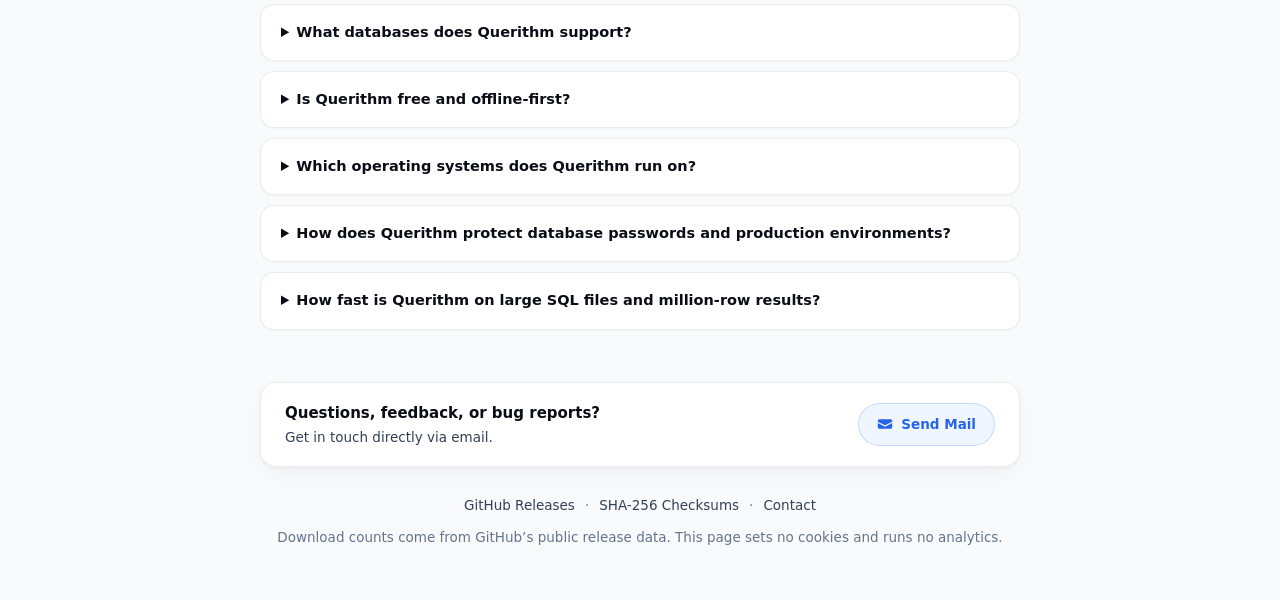
==== commit 6013b546: "seo: add sitemap, robots.txt, JSON-LD structured data, canonical, FAQ, and semantic improvements" ====
--- a/index.html
+++ b/index.html
@@ -3,26 +3,179 @@
 <head>
   <meta charset="utf-8">
   <meta name="viewport" content="width=device-width, initial-scale=1">
-  <meta http-equiv="Content-Security-Policy" content="default-src 'none'; script-src 'self'; style-src 'self'; img-src 'self'; connect-src https://api.github.com; base-uri 'none'; form-action 'none'">
+  <meta http-equiv="Content-Security-Policy" content="default-src 'none'; script-src 'self'; style-src 'self'; img-src 'self'; manifest-src 'self'; connect-src https://api.github.com; base-uri 'none'; form-action 'none'">
   <meta name="referrer" content="no-referrer">
-  <title>Querithm — Modern SQL IDE for SQL Server, PostgreSQL, MySQL, Oracle, SQLite &amp; DuckDB</title>
-  <meta name="description" content="Download Querithm, an offline-first desktop SQL IDE for SQL Server, PostgreSQL, MySQL / MariaDB, Oracle Database, SQLite and DuckDB, for Windows, macOS and Linux.">
+  <title>Querithm — Offline SQL IDE for SQL Server, PostgreSQL &amp; MySQL</title>
+  <meta name="description" content="Download Querithm, a free offline-first desktop SQL IDE for SQL Server, PostgreSQL, MySQL, Oracle, SQLite &amp; DuckDB on Windows, macOS, and Linux.">
+  <meta name="keywords" content="Querithm, SQL IDE, offline SQL IDE, desktop SQL client, SQL Server IDE, PostgreSQL IDE, MySQL client, MariaDB client, Oracle Database IDE, SQLite client, DuckDB IDE, T-SQL autocomplete, visual execution plan, database IDE">
+  <meta name="author" content="Querithm">
+  <meta name="application-name" content="Querithm">
+  <meta name="robots" content="index, follow, max-image-preview:large, max-snippet:-1, max-video-preview:-1">
+  <link rel="canonical" href="https://querithm.app/">
   <link rel="icon" href="favicon.ico" sizes="any">
   <link rel="icon" href="icon.svg" type="image/svg+xml">
   <link rel="apple-touch-icon" href="icon.png">
-  <meta name="theme-color" content="#0f1117">
+  <link rel="manifest" href="site.webmanifest">
+  <meta name="theme-color" content="#f8fafc">
+  <meta property="og:locale" content="en_US">
   <meta property="og:type" content="website">
   <meta property="og:site_name" content="Querithm">
-  <meta property="og:title" content="Querithm — Database &amp; SQL Development IDE">
-  <meta property="og:description" content="An offline-first desktop SQL IDE for SQL Server, PostgreSQL, MySQL / MariaDB, Oracle Database, SQLite and DuckDB, for Windows, macOS and Linux.">
+  <meta property="og:title" content="Querithm — Offline SQL IDE for SQL Server, PostgreSQL, MySQL, Oracle, SQLite &amp; DuckDB">
+  <meta property="og:description" content="Free offline-first desktop SQL IDE with AST autocomplete, 1M-row Apache Arrow grid, visual execution plans, and OS keyring security for Windows, macOS &amp; Linux.">
   <meta property="og:url" content="https://querithm.app/">
   <meta property="og:image" content="https://querithm.app/og-image.png">
+  <meta property="og:image:type" content="image/png">
   <meta property="og:image:width" content="1200">
   <meta property="og:image:height" content="630">
-  <meta property="og:image:alt" content="The Querithm logo and name">
+  <meta property="og:image:alt" content="Querithm — Offline-first desktop SQL IDE for SQL Server, PostgreSQL, MySQL, Oracle, SQLite and DuckDB">
   <meta name="twitter:card" content="summary_large_image">
+  <meta name="twitter:title" content="Querithm — Offline SQL IDE for SQL Server, PostgreSQL &amp; MySQL">
+  <meta name="twitter:description" content="Free offline-first desktop SQL IDE for SQL Server, PostgreSQL, MySQL, Oracle, SQLite &amp; DuckDB with AST autocomplete and 1M-row Arrow grids.">
+  <meta name="twitter:image" content="https://querithm.app/og-image.png">
+  <meta name="twitter:image:alt" content="Querithm — Offline-first desktop SQL IDE for SQL Server, PostgreSQL, MySQL, Oracle, SQLite and DuckDB">
   <link rel="stylesheet" href="style.css">
   <script src="app.js" defer></script>
+  <script type="application/ld+json">
+  {
+    "@context": "https://schema.org",
+    "@graph": [
+      {
+        "@type": "WebSite",
+        "@id": "https://querithm.app/#website",
+        "url": "https://querithm.app/",
+        "name": "Querithm",
+        "alternateName": "Querithm SQL IDE",
+        "description": "Free, offline-first desktop SQL IDE for SQL Server, PostgreSQL, MySQL / MariaDB, Oracle Database, SQLite, and DuckDB.",
+        "inLanguage": "en",
+        "publisher": {
+          "@id": "https://querithm.app/#organization"
+        }
+      },
+      {
+        "@type": "Organization",
+        "@id": "https://querithm.app/#organization",
+        "name": "Querithm",
+        "url": "https://querithm.app/",
+        "email": "dev.taosif.net@gmail.com",
+        "logo": {
+          "@type": "ImageObject",
+          "url": "https://querithm.app/icon.png",
+          "width": 512,
+          "height": 512
+        },
+        "sameAs": [
+          "https://github.com/dev-taosif-net/querithm-releases"
+        ]
+      },
+      {
+        "@type": "WebPage",
+        "@id": "https://querithm.app/#webpage",
+        "url": "https://querithm.app/",
+        "name": "Querithm — Offline SQL IDE for SQL Server, PostgreSQL & MySQL",
+        "description": "Download Querithm, a free offline-first desktop SQL IDE for SQL Server, PostgreSQL, MySQL, Oracle, SQLite & DuckDB on Windows, macOS, and Linux.",
+        "isPartOf": {
+          "@id": "https://querithm.app/#website"
+        },
+        "about": {
+          "@id": "https://querithm.app/#software"
+        },
+        "primaryImageOfPage": {
+          "@type": "ImageObject",
+          "url": "https://querithm.app/og-image.png",
+          "width": 1200,
+          "height": 630
+        },
+        "inLanguage": "en"
+      },
+      {
+        "@type": "SoftwareApplication",
+        "@id": "https://querithm.app/#software",
+        "name": "Querithm",
+        "alternateName": "Querithm SQL IDE",
+        "description": "Free, offline-first desktop SQL IDE for SQL Server, PostgreSQL, MySQL / MariaDB, Oracle Database, SQLite, and DuckDB with AST autocomplete, 1M-row Apache Arrow grids, visual execution plans, schema and data compare, Activity Monitor, SQL Server Trace, and PostgreSQL step debugger.",
+        "url": "https://querithm.app/",
+        "downloadUrl": "https://querithm.app/#platforms",
+        "installUrl": "https://querithm.app/#platforms",
+        "releaseNotes": "https://github.com/dev-taosif-net/querithm-releases/releases",
+        "applicationCategory": "DeveloperApplication",
+        "applicationSubCategory": "Database Management & SQL IDE",
+        "operatingSystem": "Windows 10, Windows 11, macOS, Linux",
+        "processorRequirements": "x86-64, Apple Silicon (ARM64)",
+        "softwareVersion": "0.1.6",
+        "license": "https://www.gnu.org/licenses/gpl-3.0.html",
+        "isAccessibleForFree": true,
+        "offers": {
+          "@type": "Offer",
+          "price": "0",
+          "priceCurrency": "USD",
+          "availability": "https://schema.org/InStock"
+        },
+        "image": "https://querithm.app/og-image.png",
+        "screenshot": "https://querithm.app/og-image.png",
+        "author": {
+          "@id": "https://querithm.app/#organization"
+        },
+        "publisher": {
+          "@id": "https://querithm.app/#organization"
+        },
+        "featureList": [
+          "Six database engines: SQL Server, PostgreSQL, MySQL / MariaDB, Oracle Database, SQLite, and DuckDB",
+          "Two-tier AST SQL autocomplete for T-SQL, PostgreSQL, MySQL, Oracle SQL & PL/SQL, SQLite, and DuckDB",
+          "Streaming 1M-row Apache Arrow grid with inline editing, charts, notebooks, and CSV / JSON / XLSX import and export",
+          "Visual execution plans with missing-index suggestions, schema and data compare, Activity Monitor, SQL Server Trace, and PostgreSQL step debugger",
+          "Production and destructive-statement safety guards with Dev, Staging, and Prod connection groups",
+          "Offline-first desktop architecture with zero telemetry and OS keyring credential storage"
+        ]
+      },
+      {
+        "@type": "FAQPage",
+        "@id": "https://querithm.app/#faq",
+        "mainEntity": [
+          {
+            "@type": "Question",
+            "name": "What databases does Querithm support?",
+            "acceptedAnswer": {
+              "@type": "Answer",
+              "text": "Querithm supports six database engines in one native workspace: Microsoft SQL Server, PostgreSQL, MySQL / MariaDB, Oracle Database (over TCPS by default), SQLite, and DuckDB, with direct TLS and SSH tunnel connections plus local file and in-memory tabs."
+            }
+          },
+          {
+            "@type": "Question",
+            "name": "Is Querithm free and offline-first?",
+            "acceptedAnswer": {
+              "@type": "Answer",
+              "text": "Yes. Querithm is free to download under the GNU GPL-3.0 license, requires no account, collects zero telemetry, and runs fully offline. Fonts, the Monaco SQL editor, the Apache Arrow grid, and the execution plan renderer are all bundled locally."
+            }
+          },
+          {
+            "@type": "Question",
+            "name": "Which operating systems does Querithm run on?",
+            "acceptedAnswer": {
+              "@type": "Answer",
+              "text": "Querithm runs natively on Windows 10 and 11 (64-bit .exe installer and .msi package), macOS (Apple Silicon and Intel .dmg), and Linux x86-64 (AppImage, Debian/Ubuntu .deb, and Fedora/RHEL .rpm). On macOS, Oracle Database connections require Apple Silicon."
+            }
+          },
+          {
+            "@type": "Question",
+            "name": "How does Querithm protect database passwords and production environments?",
+            "acceptedAnswer": {
+              "@type": "Answer",
+              "text": "Database passwords and SSH keys are stored strictly in your operating system keyring and never leave your machine. Connection groups let you color-code Dev, Staging, and Prod servers with engine-enforced production and destructive-statement guards."
+            }
+          },
+          {
+            "@type": "Question",
+            "name": "How fast is Querithm on large SQL files and million-row results?",
+            "acceptedAnswer": {
+              "@type": "Answer",
+              "text": "On benchmarked SQL Server 2022 and PostgreSQL 16 workloads (600 tables, 400 stored procedures, a 12,023-line procedure, and a 1M-row query), Querithm achieves 5.9 ms p95 typing latency, 37.4 ms p95 AST autocomplete, 229 ms to paint the first Apache Arrow batch, and 1.25 s cold start."
+            }
+          }
+        ]
+      }
+    ]
+  }
+  </script>
 </head>
 <body>
   <!-- Clean, Smooth Animated Light Background -->
@@ -62,6 +215,7 @@
         <a class="nav-item" href="#preview">Workspace</a>
         <a class="nav-item" href="#benchmarks">Benchmarks</a>
         <a class="nav-item" href="#install">First launch</a>
+        <a class="nav-item" href="#faq">FAQ</a>
         <a class="nav-item" href="mailto:dev.taosif.net@gmail.com">Contact</a>
       </div>
     </nav>
@@ -121,7 +275,8 @@
     </section>
 
     <!-- PLATFORM DOWNLOADS (IMMEDIATELY ACCESSIBLE, SPACIOUS 3-COLUMN GRID) -->
-    <section id="platforms" class="platforms-wrap" aria-label="All downloads">
+    <section id="platforms" class="platforms-wrap" aria-labelledby="platforms-heading">
+      <h2 id="platforms-heading" class="platforms-heading">Download Querithm for Windows, macOS &amp; Linux</h2>
       <div class="platforms">
         <article class="card" data-os="windows">
           <div class="card-top">
@@ -129,7 +284,7 @@
               <svg class="os-svg" viewBox="0 0 24 24" width="22" height="22" fill="currentColor"><path d="M3 3h8.5v8.5H3V3zm9.5 0H21v8.5h-8.5V3zM3 12.5h8.5V21H3v-8.5zm9.5 0H21V21h-8.5v-8.5z"/></svg>
             </div>
             <div>
-              <h2>Windows</h2>
+              <h3>Windows</h3>
               <p class="req">Windows 10 or 11, 64-bit</p>
             </div>
           </div>
@@ -146,7 +301,7 @@
               <svg class="os-svg" viewBox="0 0 24 24" width="22" height="22" fill="currentColor"><path d="M18.71 19.5c-.83 1.24-1.71 2.45-3.05 2.47-1.34.03-1.77-.79-3.29-.79-1.53 0-2 .77-3.27.82-1.31.05-2.3-1.32-3.14-2.53C4.25 17 2.94 12.45 4.7 9.39c.87-1.52 2.43-2.48 4.12-2.51 1.28-.02 2.5.87 3.29.87.78 0 2.26-1.07 3.81-.91.65.03 2.47.26 3.64 1.98-.09.06-2.17 1.28-2.15 3.81.03 3.02 2.65 4.03 2.68 4.04-.03.07-.42 1.44-1.38 2.83M15.96 6.33c.67-.81 1.12-1.94 1-3.08-.96.04-2.13.64-2.82 1.45-.61.7-.15 1.86-.99 2.98 1.08.08 2.14-.54 2.81-1.35"/></svg>
             </div>
             <div>
-              <h2>macOS</h2>
+              <h3>macOS</h3>
               <p class="req">Apple Silicon and Intel</p>
             </div>
           </div>
@@ -164,7 +319,7 @@
               <svg class="os-svg" viewBox="0 0 24 24" width="22" height="22" fill="currentColor"><path d="M12 2C9.24 2 7 4.24 7 7c0 1.65.79 3.11 2.02 4.03C7.17 12.44 6 14.84 6 17.5 6 20 8.5 22 12 22s6-2 6-4.5c0-2.66-1.17-5.06-3.02-6.47C16.21 10.11 17 8.65 17 7c0-2.76-2.24-5-5-5zm-1.5 4.5a1 1 0 1 1 0 2 1 1 0 0 1 0-2zm3 0a1 1 0 1 1 0 2 1 1 0 0 1 0-2zM12 10c1.1 0 2 .45 2 1s-.9 1-2 1-2-.45-2-1 .9-1 2-1zm0 4c2.21 0 4 1.57 4 3.5S14.21 21 12 21s-4-1.57-4-3.5S9.79 14 12 14z"/></svg>
             </div>
             <div>
-              <h2>Linux</h2>
+              <h3>Linux</h3>
               <p class="req">x86-64, WebKitGTK 4.1</p>
             </div>
           </div>
@@ -219,7 +374,11 @@
     </section>
 
     <!-- SPACIOUS FULL-WIDTH WORKSPACE PREVIEW -->
-    <section id="preview" class="preview-section" aria-label="Querithm workspace preview">
+    <section id="preview" class="preview-section" aria-labelledby="preview-heading">
+      <div class="section-head">
+        <h2 id="preview-heading">Inside the Querithm SQL workspace</h2>
+        <p>Dialect-aware SQL editing, streaming 1M-row Apache Arrow grids, visual execution plans, and step debugging in one desktop window.</p>
+      </div>
       <div class="preview-shell">
         <div class="window-frame">
           <div class="window-bar">
@@ -227,9 +386,9 @@
               <span></span><span></span><span></span>
             </div>
             <div class="segmented-tabs" role="tablist" aria-label="Workspace view">
-              <button type="button" class="seg-btn active" role="tab" aria-selected="true" data-tab="query">Query &amp; 1M-Row Grid</button>
-              <button type="button" class="seg-btn" role="tab" aria-selected="false" data-tab="plan">Execution Plan</button>
-              <button type="button" class="seg-btn" role="tab" aria-selected="false" data-tab="debug">Debugger &amp; Diff</button>
+              <button type="button" id="tab-query" class="seg-btn active" role="tab" aria-selected="true" aria-controls="pane-query" data-tab="query">Query &amp; 1M-Row Grid</button>
+              <button type="button" id="tab-plan" class="seg-btn" role="tab" aria-selected="false" aria-controls="pane-plan" data-tab="plan">Execution Plan</button>
+              <button type="button" id="tab-debug" class="seg-btn" role="tab" aria-selected="false" aria-controls="pane-debug" data-tab="debug">Debugger &amp; Diff</button>
             </div>
             <div class="conn-indicator">
               <span class="conn-dot"></span>
@@ -238,7 +397,7 @@
           </div>
 
           <!-- View 1: Query & Grid -->
-          <div class="window-body active" data-pane="query">
+          <div id="pane-query" class="window-body active" role="tabpanel" aria-labelledby="tab-query" data-pane="query">
             <div class="editor-area">
               <div class="code-line"><span class="ln">1</span><span class="kw">WITH</span> <span class="id">RegionalSales</span> <span class="kw">AS</span> (</div>
               <div class="code-line"><span class="ln">2</span>  <span class="kw">SELECT</span> <span class="id">o.CustomerId</span>, <span class="fn">SUM</span>(<span class="id">o.TotalAmount</span>) <span class="kw">AS</span> <span class="id">AnnualSpend</span>, <span class="fn">COUNT</span>(*) <span class="kw">AS</span> <span class="id">OrderCount</span></div>
@@ -283,7 +442,7 @@
           </div>
 
           <!-- View 2: Execution Plan -->
-          <div class="window-body" data-pane="plan" hidden>
+          <div id="pane-plan" class="window-body" role="tabpanel" aria-labelledby="tab-plan" data-pane="plan" hidden>
             <div class="plan-view">
               <div class="plan-cards">
                 <div class="p-node">
@@ -315,7 +474,7 @@
           </div>
 
           <!-- View 3: Step Debugger & Diff -->
-          <div class="window-body" data-pane="debug" hidden>
+          <div id="pane-debug" class="window-body" role="tabpanel" aria-labelledby="tab-debug" data-pane="debug" hidden>
             <div class="debug-view">
               <div class="editor-area">
                 <div class="code-line"><span class="ln">14</span><span class="kw">CREATE OR ALTER PROCEDURE</span> <span class="id">dbo.usp_SettleInvoice</span> (<span class="id">@InvoiceId</span> <span class="kw">bigint</span>) <span class="kw">AS</span></div>
@@ -432,10 +591,41 @@
         </details>
         <details>
           <summary>Verify your download (SHA-256)</summary>
-          <p>Every release has a <a href="https://github.com/dev-taosif-net/querithm-releases/releases/latest/download/SHA256SUMS.txt">SHA256SUMS.txt</a>. Compare it with:</p>
+          <p>Every release has a <a href="https://github.com/dev-taosif-net/querithm-releases/releases/latest/download/SHA256SUMS.txt" rel="noopener noreferrer">SHA256SUMS.txt</a>. Compare it with:</p>
           <pre><code>sha256sum Querithm-*                     # Linux
 shasum -a 256 Querithm-*                 # macOS
 Get-FileHash .\Querithm-windows-x64-setup.exe   # Windows PowerShell</code></pre>
+        </details>
+      </div>
+    </section>
+
+    <!-- FREQUENTLY ASKED QUESTIONS -->
+    <section id="faq" class="install faq" aria-labelledby="faq-heading">
+      <div class="section-head">
+        <h2 id="faq-heading">Frequently asked questions</h2>
+        <p>Quick answers about supported databases, offline privacy, licensing, and performance.</p>
+      </div>
+
+      <div class="accordion-grid">
+        <details>
+          <summary>What databases does Querithm support?</summary>
+          <p>Querithm supports six database engines in one native workspace: Microsoft SQL Server, PostgreSQL, MySQL / MariaDB, Oracle Database (over TCPS by default), SQLite, and DuckDB, with direct TLS and SSH tunnel connections plus local file and in-memory tabs.</p>
+        </details>
+        <details>
+          <summary>Is Querithm free and offline-first?</summary>
+          <p>Yes. Querithm is free to download under the GNU GPL-3.0 license, requires no account, collects zero telemetry, and runs fully offline. Fonts, the Monaco SQL editor, the Apache Arrow grid, and the execution plan renderer are all bundled locally.</p>
+        </details>
+        <details>
+          <summary>Which operating systems does Querithm run on?</summary>
+          <p>Querithm runs natively on Windows 10 and 11 (64-bit .exe installer and .msi package), macOS (Apple Silicon and Intel .dmg), and Linux x86-64 (AppImage, Debian/Ubuntu .deb, and Fedora/RHEL .rpm). On macOS, Oracle Database connections require Apple Silicon.</p>
+        </details>
+        <details>
+          <summary>How does Querithm protect database passwords and production environments?</summary>
+          <p>Database passwords and SSH keys are stored strictly in your operating system keyring and never leave your machine. Connection groups let you color-code Dev, Staging, and Prod servers with engine-enforced production and destructive-statement guards.</p>
+        </details>
+        <details>
+          <summary>How fast is Querithm on large SQL files and million-row results?</summary>
+          <p>On benchmarked SQL Server 2022 and PostgreSQL 16 workloads (600 tables, 400 stored procedures, a 12,023-line procedure, and a 1M-row query), Querithm achieves 5.9 ms p95 typing latency, 37.4 ms p95 AST autocomplete, 229 ms to paint the first Apache Arrow batch, and 1.25 s cold start.</p>
         </details>
       </div>
     </section>
@@ -452,6 +642,13 @@
         <span>Send Mail</span>
       </a>
     </div>
+    <nav class="footer-links" aria-label="Release and project links">
+      <a href="https://github.com/dev-taosif-net/querithm-releases/releases" rel="noopener noreferrer">GitHub Releases</a>
+      <span aria-hidden="true">·</span>
+      <a href="https://github.com/dev-taosif-net/querithm-releases/releases/latest/download/SHA256SUMS.txt" rel="noopener noreferrer">SHA-256 Checksums</a>
+      <span aria-hidden="true">·</span>
+      <a href="mailto:dev.taosif.net@gmail.com">Contact</a>
+    </nav>
     <p>Download counts come from GitHub’s public release data. This page sets no cookies and runs no analytics.</p>
   </footer>
 </body>
--- a/style.css
+++ b/style.css
@@ -451,6 +451,16 @@
   padding: 8px 0 40px;
 }
 
+.platforms-heading {
+  margin: 0 0 16px;
+  text-align: center;
+  font-size: 13px;
+  font-weight: 650;
+  letter-spacing: 0.04em;
+  text-transform: uppercase;
+  color: var(--muted);
+}
+
 .platforms {
   display: grid;
   grid-template-columns: repeat(3, minmax(0, 1fr));
@@ -526,7 +536,7 @@
   transform: scale(1.1) rotate(-5deg);
 }
 
-.card h2 {
+.card h3 {
   margin: 0;
   font-size: 18.5px;
   font-weight: 750;
@@ -556,6 +566,8 @@
 }
 
 .card li a {
+  display: inline-block;
+  padding: 2px 0;
   font-weight: 550;
 }
 
@@ -1241,8 +1253,37 @@
   box-shadow: 0 8px 20px -4px rgba(37, 99, 235, 0.35);
 }
 
+.footer-links {
+  display: flex;
+  flex-wrap: wrap;
+  align-items: center;
+  justify-content: center;
+  gap: 10px;
+  margin-bottom: 10px;
+  font-size: 13.5px;
+}
+
+.footer-links a {
+  color: var(--text-secondary);
+  font-weight: 500;
+}
+
+.footer-links a:hover {
+  color: var(--accent);
+}
+
 footer p {
   margin: 4px 0;
+}
+
+.not-found {
+  display: flex;
+  flex-direction: column;
+  align-items: center;
+  justify-content: center;
+  min-height: 80vh;
+  text-align: center;
+  gap: 14px;
 }
 
 @media (max-width: 820px) {
